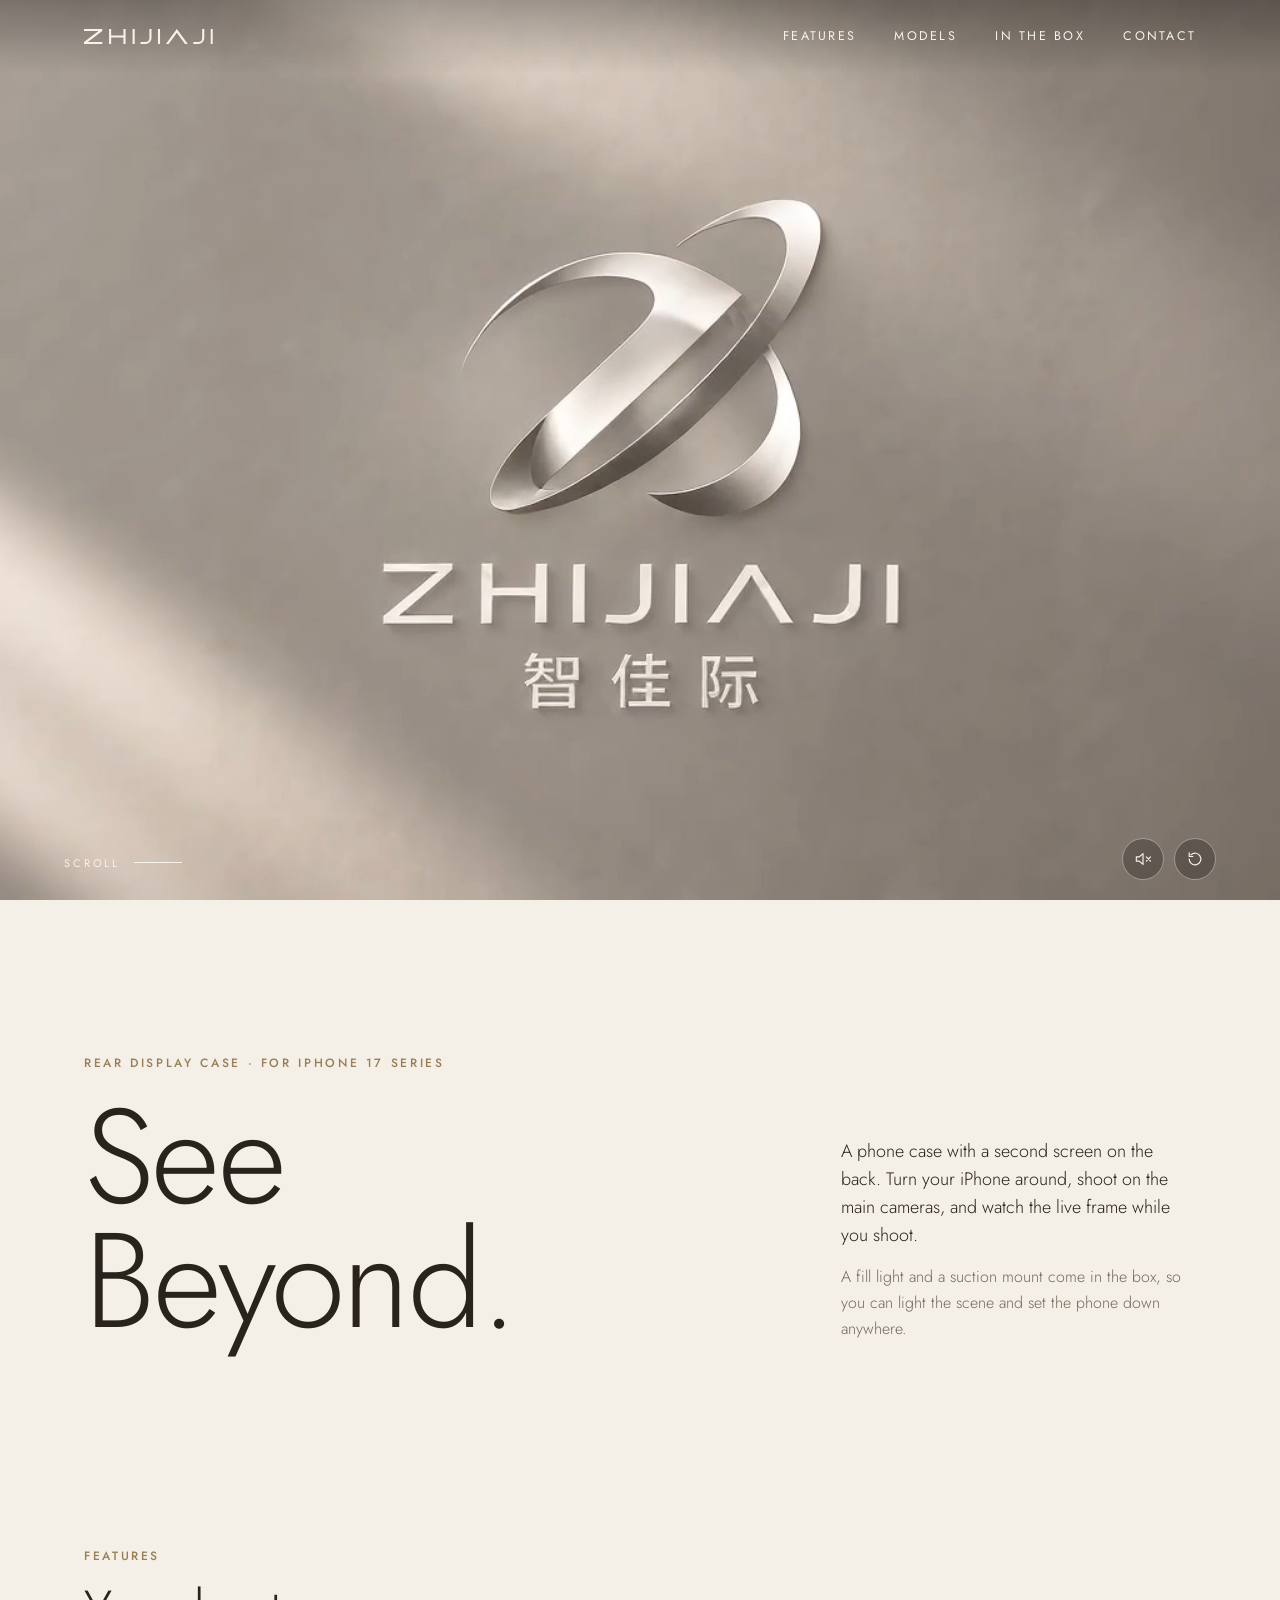
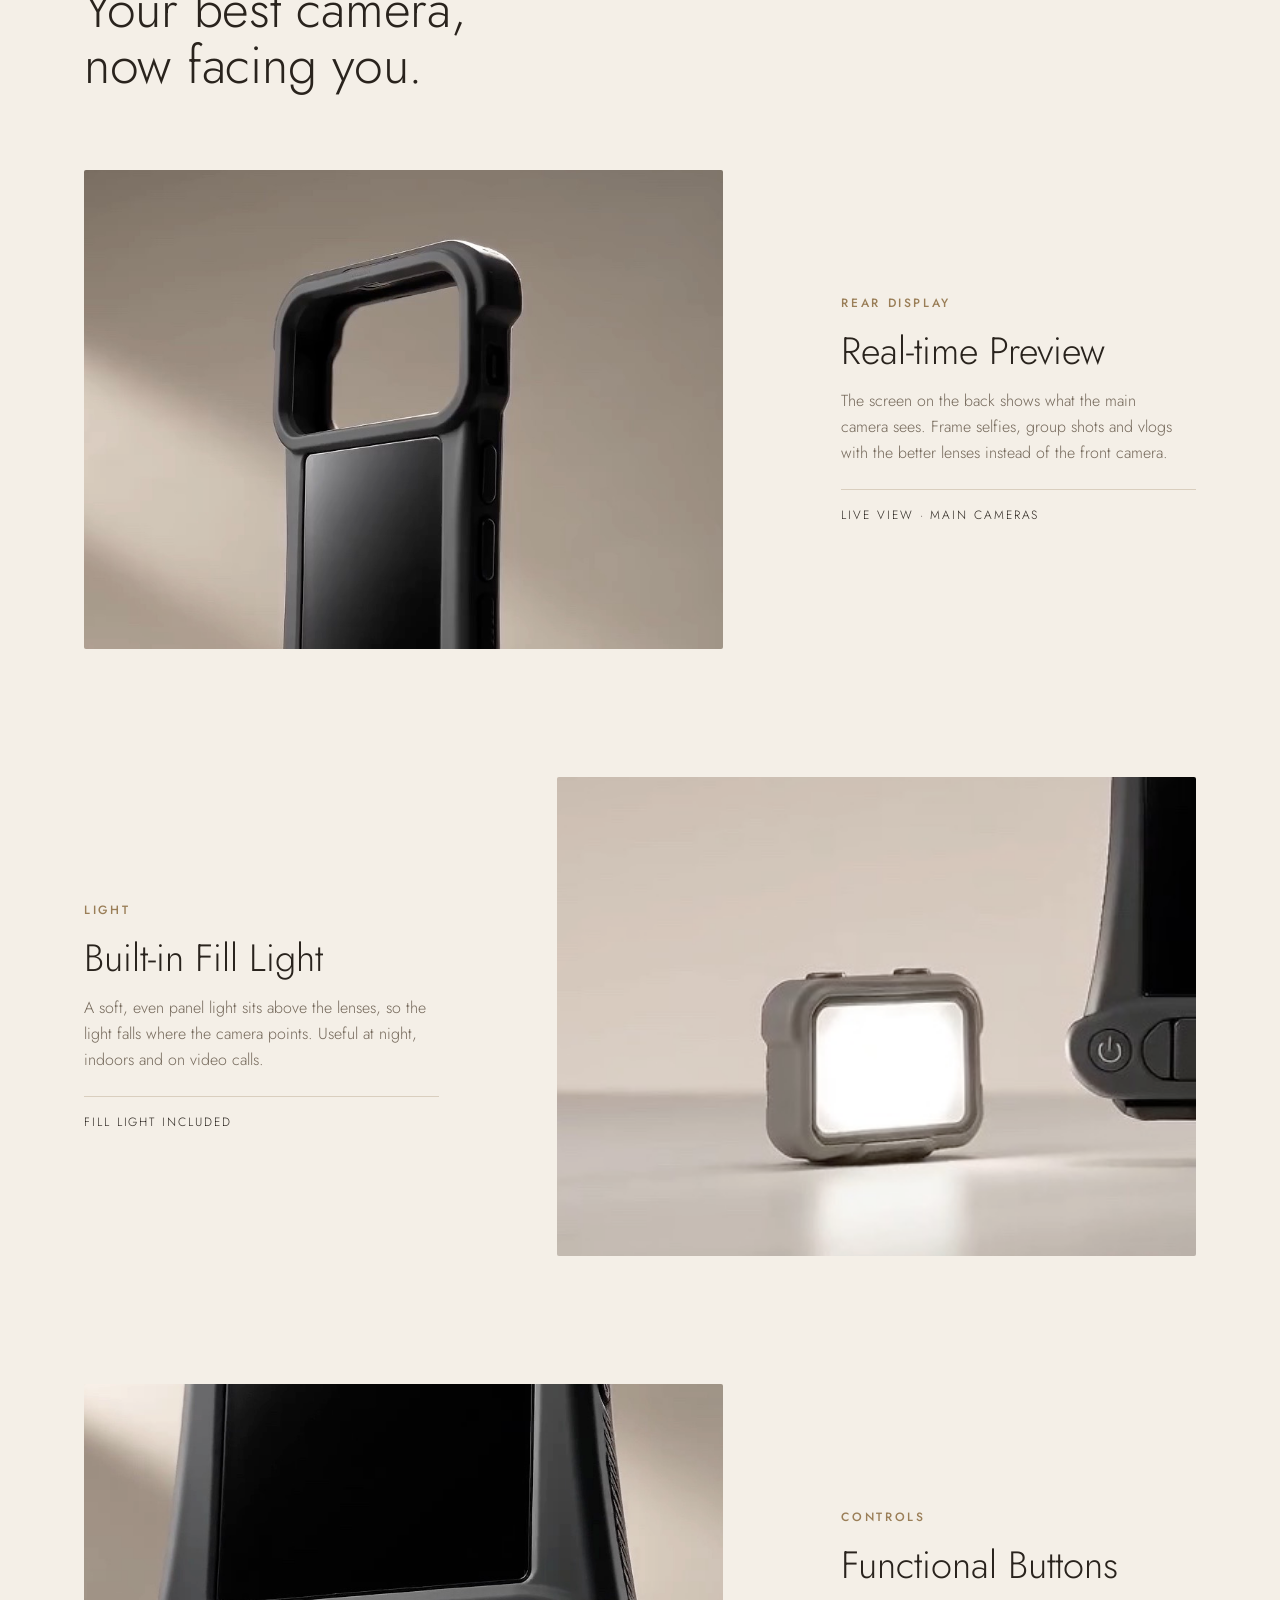
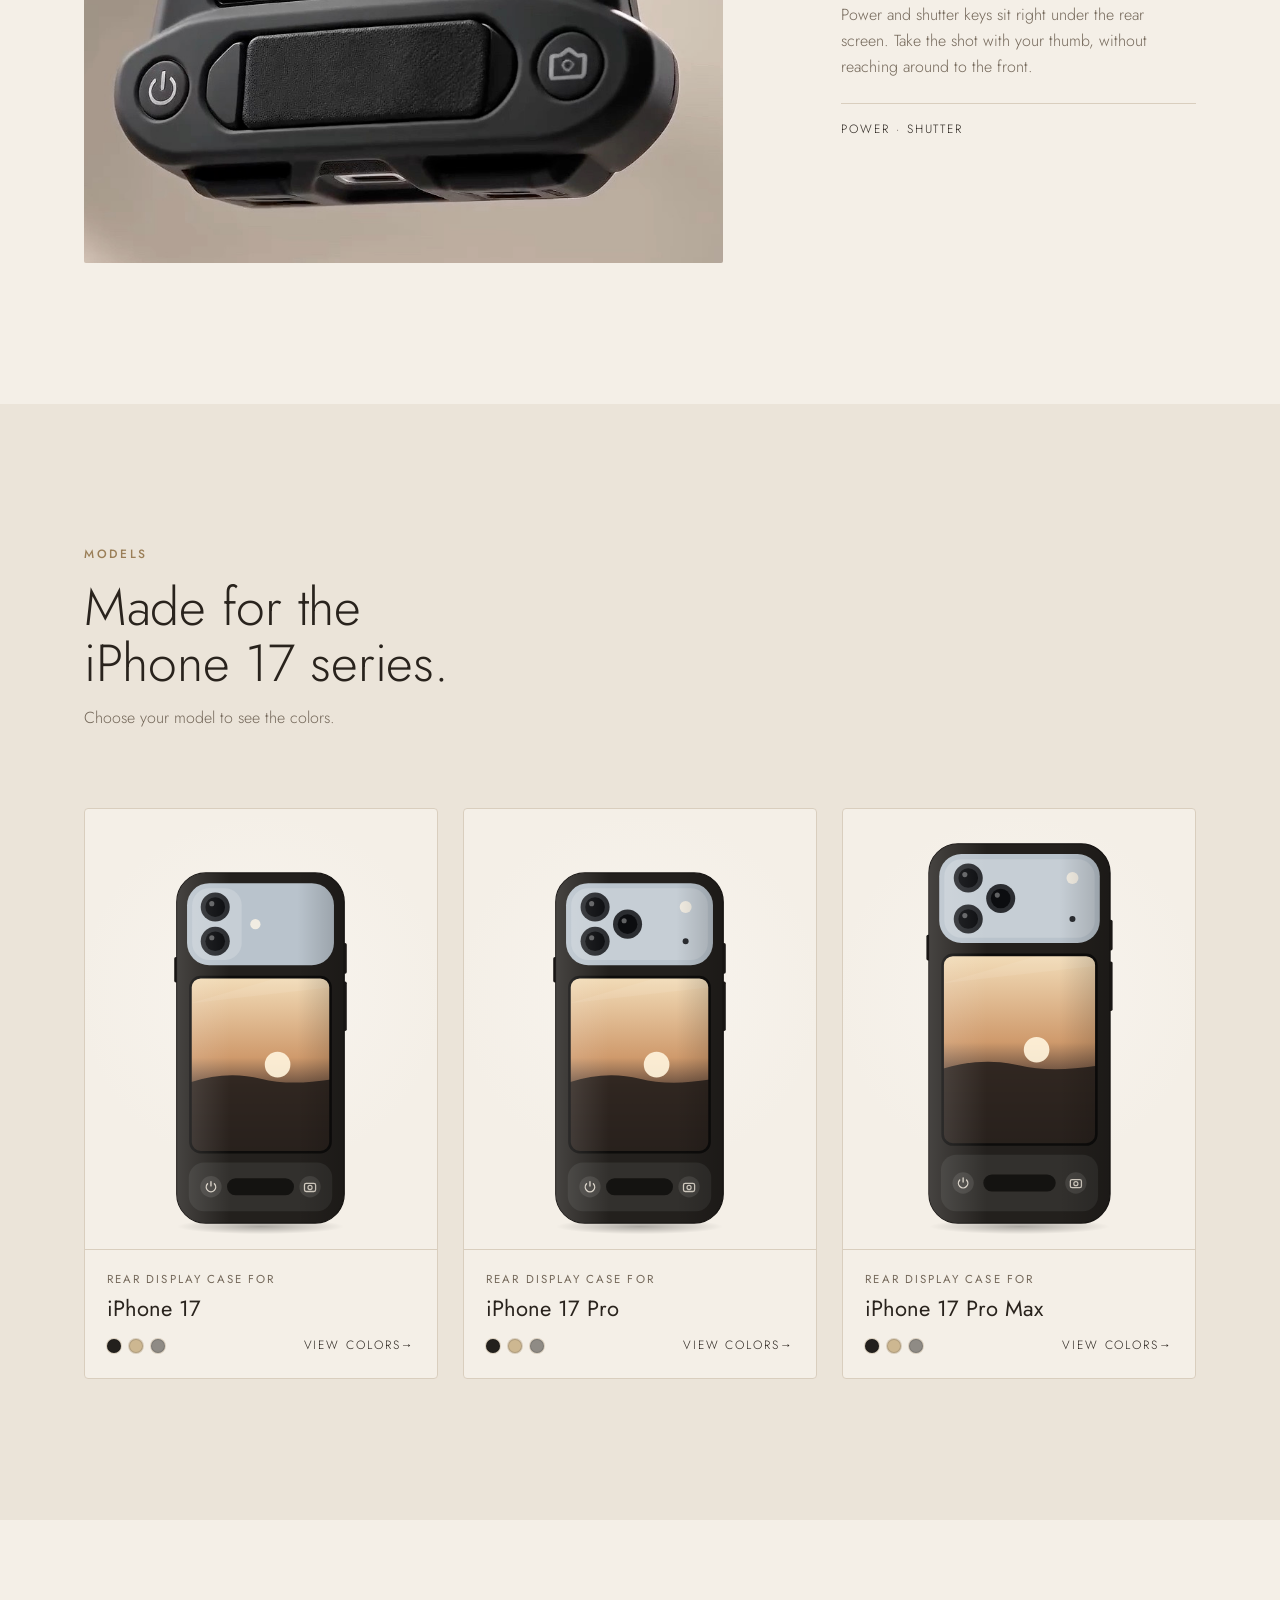
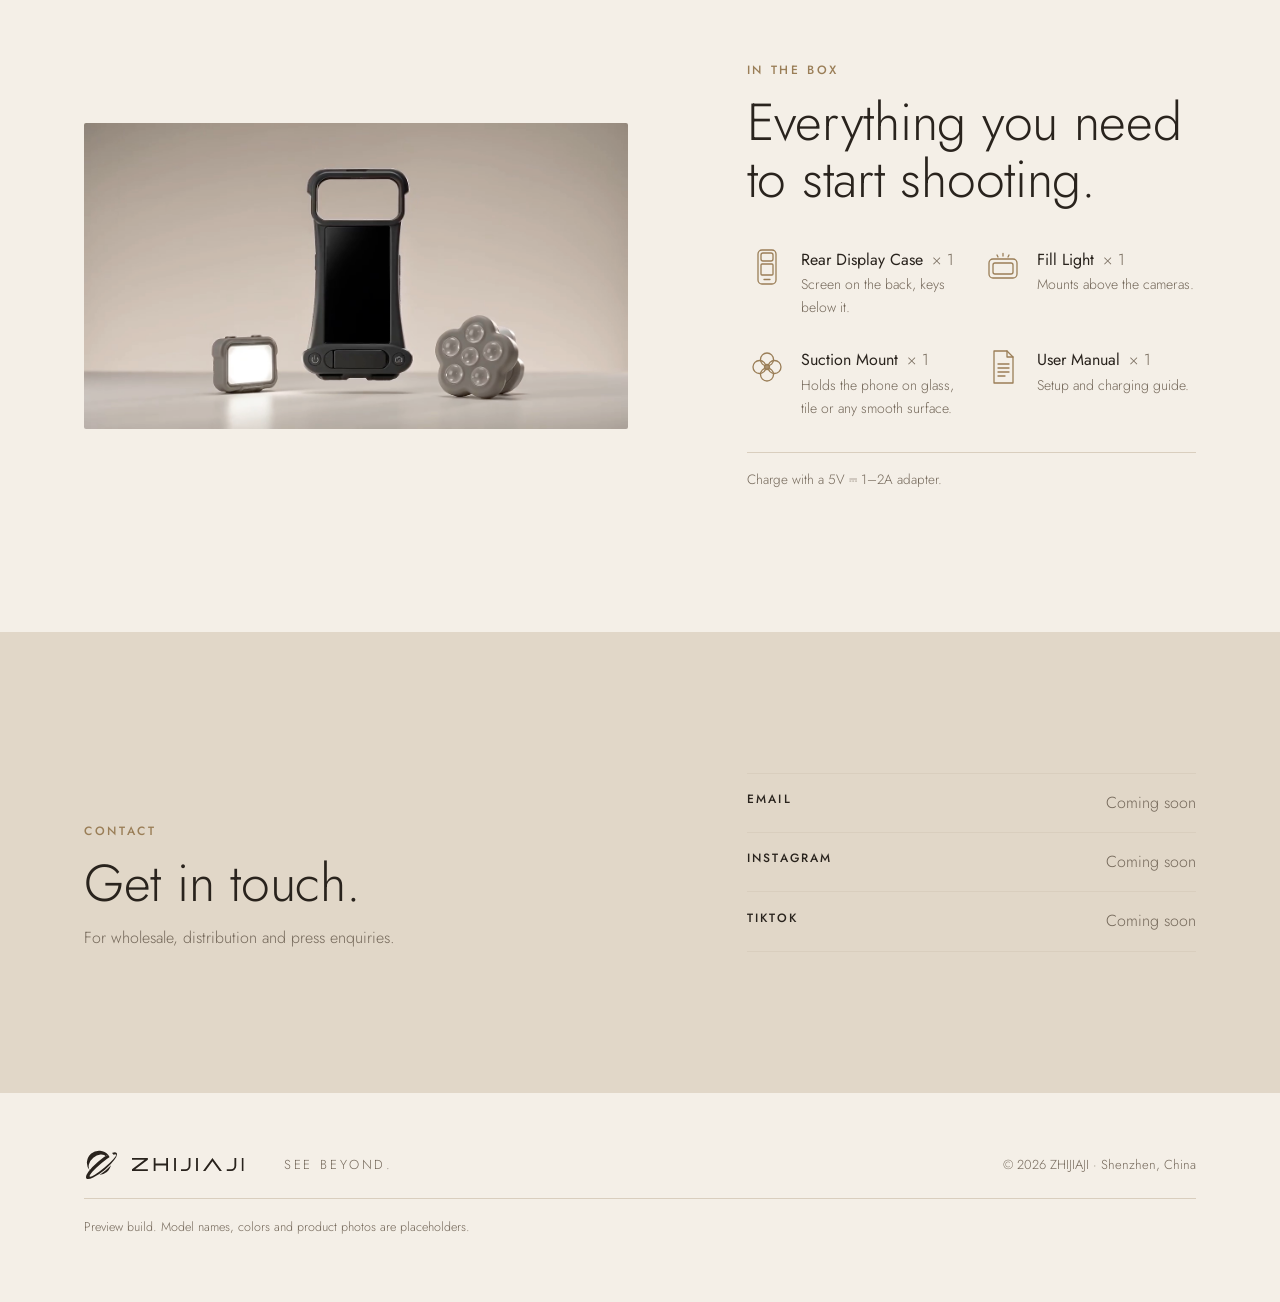
==== index.html @ 88b9c6e7 "feat: add ZHIJIAJI rear display case showcase site Single-page English site: brand film hero, three " ====
<title>ZHIJIAJI Rear Display Case</title>
<meta name="claude:viewport-fit-sides" content="cover">
<meta name="description" content="ZHIJIAJI Rear Display Case for the iPhone 17 series: a second screen on the back, a fill light and a suction mount.">
<!-- Written for the Claude artifact host, which adds <!doctype>, <html>, <head> and <body> at publish time.
     For any other host, wrap this file in a normal HTML document first (see README). -->
<link rel="icon" href="brand/favicon.svg" type="image/svg+xml">
<link rel="preconnect" href="https://fonts.googleapis.com">
<link rel="preconnect" href="https://fonts.gstatic.com" crossorigin>
<link rel="stylesheet" href="https://fonts.googleapis.com/css2?family=Jost:wght@300;400;500&display=swap">
<link rel="stylesheet" href="styles.css">

<svg width="0" height="0" style="position:absolute" aria-hidden="true">
  <symbol id="zj-wordmark" viewBox="0 0 859 100">
    <g fill="currentColor">
      <path d="M0 0H122V14L25 86H122V100H0V86L97 14H0Z"/>
      <path d="M167 0H181V43H263V0H277V100H263V57H181V100H167Z"/>
      <path d="M324 0H338V100H324Z"/>
      <path d="M436 0H450V60A40 40 0 0 1 410 100H377V86H410A26 26 0 0 0 436 60Z"/>
      <path d="M493 0H507V100H493Z"/>
      <path d="M546 100L619 0L692 100H673.4L619 25.5L564.6 100Z"/>
      <path d="M788 0H802V60A40 40 0 0 1 762 100H729V86H762A26 26 0 0 0 788 60Z"/>
      <path d="M845 0H859V100H845Z"/>
    </g>
  </symbol>
</svg>

<header class="site-header" id="site-header" data-state="over-film">
  <div class="site-header__inner">
    <a class="brand" href="#top" aria-label="ZHIJIAJI, back to top">
      <svg viewBox="0 0 859 100" aria-hidden="true"><use href="#zj-wordmark"/></svg>
    </a>
    <nav class="site-nav" id="site-nav" aria-label="Main">
      <a href="#features">Features</a>
      <a href="#models">Models</a>
      <a href="#box">In the Box</a>
      <a href="#contact">Contact</a>
    </nav>
    <button class="menu-toggle" id="menu-toggle" type="button" aria-expanded="false" aria-controls="site-nav">
      <span class="sr-only">Menu</span>
      <span class="menu-toggle__icon" aria-hidden="true"></span>
    </button>
  </div>
</header>

<main id="top">
  <section class="film" id="film-section" aria-label="Brand film">
    <video class="film__video" id="film" src="assets/hero.mp4" poster="assets/hero-poster.jpg" muted playsinline preload="auto"></video>
    <a class="film__cue" href="#intro">Scroll</a>
    <div class="film__controls">
      <button class="icon-btn icon-btn--film" id="film-sound" type="button" aria-pressed="false" data-sound="off">
        <svg class="icon-sound-off" viewBox="0 0 24 24" aria-hidden="true"><path d="M4 9.5h3.5L12 5.5v13l-4.5-4H4z"/><path d="M16 9.5l5 5M21 9.5l-5 5"/></svg>
        <svg class="icon-sound-on" viewBox="0 0 24 24" aria-hidden="true"><path d="M4 9.5h3.5L12 5.5v13l-4.5-4H4z"/><path d="M15.5 9a4.2 4.2 0 0 1 0 6M18 6.5a7.8 7.8 0 0 1 0 11"/></svg>
        <span class="sr-only" id="film-sound-label">Turn sound on</span>
      </button>
      <button class="icon-btn icon-btn--film" id="film-replay" type="button">
        <svg viewBox="0 0 24 24" aria-hidden="true"><path d="M5 12a7 7 0 1 0 2.1-5"/><path d="M5 4.5V9h4.5"/></svg>
        <span class="sr-only">Play the film again</span>
      </button>
    </div>
  </section>

  <section class="intro" id="intro">
    <div class="wrap intro__grid">
      <div class="intro__heading" data-reveal>
        <p class="eyebrow">Rear Display Case · for iPhone 17 series</p>
        <h1 class="display">See Beyond.</h1>
      </div>
      <div class="intro__lede" data-reveal>
        <p>A phone case with a second screen on the back. Turn your iPhone around, shoot on the main cameras, and watch the live frame while you shoot.</p>
        <p>A fill light and a suction mount come in the box, so you can light the scene and set the phone down anywhere.</p>
      </div>
    </div>
  </section>

  <section class="section features" id="features">
    <div class="wrap">
      <header class="section-head" data-reveal>
        <p class="eyebrow">Features</p>
        <h2>Your best camera, now facing you.</h2>
      </header>

      <div class="feature-list">
        <article class="feature" data-reveal>
          <figure class="feature__media">
            <img src="assets/feature-preview.jpg" alt="The case seen from behind: an open frame around the iPhone cameras above a black rear display" loading="lazy" width="960" height="720">
          </figure>
          <div class="feature__text">
            <p class="feature__label">Rear display</p>
            <h3>Real-time Preview</h3>
            <p>The screen on the back shows what the main camera sees. Frame selfies, group shots and vlogs with the better lenses instead of the front camera.</p>
            <p class="feature__meta">Live view · Main cameras</p>
          </div>
        </article>

        <article class="feature feature--flip" data-reveal>
          <figure class="feature__media">
            <img src="assets/feature-light.jpg" alt="The fill light switched on, standing next to the case" loading="lazy" width="480" height="360">
          </figure>
          <div class="feature__text">
            <p class="feature__label">Light</p>
            <h3>Built-in Fill Light</h3>
            <p>A soft, even panel light sits above the lenses, so the light falls where the camera points. Useful at night, indoors and on video calls.</p>
            <p class="feature__meta">Fill light included</p>
          </div>
        </article>

        <article class="feature" data-reveal>
          <figure class="feature__media">
            <img src="assets/feature-buttons.jpg" alt="Close-up of the power key, centre pad and camera shutter key below the rear display" loading="lazy" width="960" height="720">
          </figure>
          <div class="feature__text">
            <p class="feature__label">Controls</p>
            <h3>Functional Buttons</h3>
            <p>Power and shutter keys sit right under the rear screen. Take the shot with your thumb, without reaching around to the front.</p>
            <p class="feature__meta">Power · Shutter</p>
          </div>
        </article>
      </div>
    </div>
  </section>

  <section class="section models" id="models">
    <div class="wrap">
      <header class="section-head" data-reveal>
        <p class="eyebrow">Models</p>
        <h2>Made for the iPhone 17 series.</h2>
        <p>Choose your model to see the colors.</p>
      </header>
      <ul class="model-grid" id="model-grid"></ul>
    </div>
  </section>

  <section class="section box" id="box">
    <div class="wrap box__grid">
      <figure class="box__photo" data-reveal>
        <img src="assets/in-the-box.jpg" alt="The fill light, the case and the suction mount side by side" loading="lazy" width="1280" height="720">
      </figure>
      <div class="box__content" data-reveal>
        <p class="eyebrow">In the Box</p>
        <h2>Everything you need to start shooting.</h2>
        <ul class="box-list">
          <li>
            <svg viewBox="0 0 40 40" aria-hidden="true"><rect x="11" y="3" width="18" height="34" rx="4"/><rect x="14" y="6" width="12" height="8" rx="2"/><rect x="14" y="17" width="12" height="11" rx="1"/><path d="M17 32.5h6"/></svg>
            <div><p class="box-list__name">Rear Display Case <span>× 1</span></p><p>Screen on the back, keys below it.</p></div>
          </li>
          <li>
            <svg viewBox="0 0 40 40" aria-hidden="true"><rect x="6" y="12" width="28" height="19" rx="4"/><rect x="10" y="16" width="20" height="11" rx="2"/><path d="M14 8l1 2M20 6.5v2.5M26 8l-1 2"/></svg>
            <div><p class="box-list__name">Fill Light <span>× 1</span></p><p>Mounts above the cameras.</p></div>
          </li>
          <li>
            <svg viewBox="0 0 40 40" aria-hidden="true"><circle cx="20" cy="12.5" r="6.5"/><circle cx="27.5" cy="20" r="6.5"/><circle cx="20" cy="27.5" r="6.5"/><circle cx="12.5" cy="20" r="6.5"/><circle cx="20" cy="20" r="2.5"/></svg>
            <div><p class="box-list__name">Suction Mount <span>× 1</span></p><p>Holds the phone on glass, tile or any smooth surface.</p></div>
          </li>
          <li>
            <svg viewBox="0 0 40 40" aria-hidden="true"><path d="M11 4h13l6 6v26H11z"/><path d="M24 4v6h6"/><path d="M15 17h11M15 21h11M15 25h11M15 29h7"/></svg>
            <div><p class="box-list__name">User Manual <span>× 1</span></p><p>Setup and charging guide.</p></div>
          </li>
        </ul>
        <p class="box__note">Charge with a 5V ⎓ 1–2A adapter.</p>
      </div>
    </div>
  </section>

  <section class="section contact" id="contact">
    <div class="wrap contact__grid">
      <div class="contact__head" data-reveal>
        <p class="eyebrow">Contact</p>
        <h2>Get in touch.</h2>
        <p>For wholesale, distribution and press enquiries.</p>
      </div>
      <dl class="contact__list" data-reveal>
        <div><dt>Email</dt><dd>Coming soon</dd></div>
        <div><dt>Instagram</dt><dd>Coming soon</dd></div>
        <div><dt>TikTok</dt><dd>Coming soon</dd></div>
      </dl>
    </div>
  </section>
</main>

<footer class="site-footer">
  <div class="wrap site-footer__inner">
    <div class="lockup" aria-label="ZHIJIAJI">
      <span class="mark" aria-hidden="true"></span>
      <svg class="lockup__wordmark" viewBox="0 0 859 100" aria-hidden="true"><use href="#zj-wordmark"/></svg>
    </div>
    <p class="site-footer__slogan">See Beyond.</p>
    <p class="site-footer__legal">© 2026 ZHIJIAJI · Shenzhen, China</p>
    <p class="site-footer__note">Preview build. Model names, colors and product photos are placeholders.</p>
  </div>
</footer>

<dialog class="model-dialog" id="model-dialog" aria-labelledby="dialog-title">
  <div class="dialog__grid">
    <div class="dialog__art" id="dialog-art"></div>
    <div class="dialog__info">
      <p class="eyebrow">Rear Display Case for</p>
      <h2 class="dialog__title" id="dialog-title"></h2>
      <fieldset class="swatches">
        <legend>Color <span class="swatches__name" id="dialog-color-name"></span></legend>
        <div class="swatches__row" id="dialog-swatches"></div>
      </fieldset>
      <ul class="dialog__specs">
        <li>Live preview on the rear display</li>
        <li>Power and shutter keys on the back</li>
        <li>Fill light and suction mount included</li>
      </ul>
      <p class="dialog__note">Illustration for preview. Product photos coming soon.</p>
    </div>
  </div>
  <button class="icon-btn dialog__close" id="dialog-close" type="button" autofocus>
    <svg viewBox="0 0 24 24" aria-hidden="true"><path d="M6 6l12 12M18 6L6 18"/></svg>
    <span class="sr-only">Close</span>
  </button>
</dialog>

<script src="models.js"></script>
<script src="main.js"></script>
---- styles.css ----
/* Layout: a full-bleed brand film, then an editorial column of alternating image and text rows on warm paper */
:root {
  --bg: #f4efe7;
  --surface: #ebe4d9;
  --surface-strong: #e1d7c8;
  --fg: #29231d;
  --muted: #74685a;
  --line: #d9cebe;
  --accent: #9a7e57;
  --art-glow: #f8f4ee;
  --header-bg: rgba(244, 239, 231, .88);
  --backdrop: rgba(20, 16, 13, .55);

  /* The film looks the same in both themes, so these do not change */
  --film-bg: #191512;
  --on-film: #f7f2ea;
  --on-film-line: rgba(247, 242, 234, .42);
  --on-film-fill: rgba(20, 16, 13, .28);
  --film-scrim: rgba(24, 19, 15, .34);

  --font-display: "Jost", "Helvetica Neue", Arial, sans-serif;
  --font-body: "Jost", "Helvetica Neue", Arial, sans-serif;
  --gutter: clamp(20px, 5vw, 64px);
  --max: 1240px;
  --header-h: 72px;
}
@media (prefers-color-scheme: dark) {
  :root:not([data-theme="light"]) {
    --bg: #15110e;
    --surface: #1d1814;
    --surface-strong: #262019;
    --fg: #ece4d7;
    --muted: #a59886;
    --line: #342b23;
    --accent: #cdb089;
    --art-glow: #2c241d;
    --header-bg: rgba(21, 17, 14, .86);
    --backdrop: rgba(0, 0, 0, .62);
    color-scheme: dark;
  }
}
:root[data-theme="dark"] {
  --bg: #15110e;
  --surface: #1d1814;
  --surface-strong: #262019;
  --fg: #ece4d7;
  --muted: #a59886;
  --line: #342b23;
  --accent: #cdb089;
  --art-glow: #2c241d;
  --header-bg: rgba(21, 17, 14, .86);
  --backdrop: rgba(0, 0, 0, .62);
  color-scheme: dark;
}

/* Base */
*, *::before, *::after { box-sizing: border-box; }
html { -webkit-text-size-adjust: 100%; }
html:has(.model-dialog[open]) { overflow: hidden; }
body {
  margin: 0;
  background: var(--bg);
  color: var(--fg);
  font-family: var(--font-body);
  font-weight: 300;
  font-size: 16px;
  line-height: 1.65;
  -webkit-font-smoothing: antialiased;
}
img, video, svg { display: block; max-width: 100%; }
h1, h2, h3, p, figure, dl, dd { margin: 0; }
h1, h2, h3 { font-family: var(--font-display); font-weight: 300; text-wrap: balance; }
a { color: inherit; }
button { font: inherit; color: inherit; }
:focus-visible { outline: 2px solid var(--accent); outline-offset: 3px; }
section[id] { scroll-margin-top: var(--header-h); }
.sr-only {
  position: absolute; width: 1px; height: 1px; padding: 0; margin: -1px;
  overflow: hidden; clip: rect(0 0 0 0); white-space: nowrap; border: 0;
}

.wrap {
  max-width: var(--max);
  margin-inline: auto;
  padding-left: max(var(--gutter), env(safe-area-inset-left, 0px));
  padding-right: max(var(--gutter), env(safe-area-inset-right, 0px));
}
.section { padding-block: clamp(80px, 11vw, 160px); }
.eyebrow {
  font-size: 12px;
  font-weight: 500;
  letter-spacing: .22em;
  text-transform: uppercase;
  color: var(--accent);
}
.section-head { display: grid; gap: 14px; max-width: 640px; margin-bottom: clamp(44px, 6vw, 88px); }
.section-head h2, .box__content h2, .contact__head h2 {
  font-size: clamp(32px, 4.2vw, 52px);
  line-height: 1.08;
  letter-spacing: -.005em;
}
.section-head p:not(.eyebrow) { color: var(--muted); }

.icon-btn {
  width: 42px; height: 42px;
  display: grid; place-items: center;
  border-radius: 50%;
  border: 1px solid var(--line);
  background: transparent;
  cursor: pointer;
  transition: background-color .25s, border-color .25s;
}
.icon-btn svg { width: 20px; height: 20px; fill: none; stroke: currentColor; stroke-width: 1.4; stroke-linecap: round; stroke-linejoin: round; }

/* Header */
.site-header {
  position: fixed;
  inset: 0 0 auto;
  z-index: 20;
  padding-top: env(safe-area-inset-top, 0px);
  color: var(--on-film);
  border-bottom: 1px solid transparent;
  transition: background-color .4s, color .4s, border-color .4s;
}
.site-header[data-state="over-film"] { background: linear-gradient(var(--film-scrim), transparent) border-box; }
.site-header[data-state="solid"] {
  background: var(--header-bg);
  -webkit-backdrop-filter: saturate(1.2) blur(14px);
  backdrop-filter: saturate(1.2) blur(14px);
  color: var(--fg);
  border-bottom-color: var(--line);
}
.site-header__inner {
  max-width: var(--max);
  margin-inline: auto;
  height: var(--header-h);
  display: flex;
  align-items: center;
  justify-content: space-between;
  gap: 24px;
  padding-left: max(var(--gutter), env(safe-area-inset-left, 0px));
  padding-right: max(var(--gutter), env(safe-area-inset-right, 0px));
}
.brand { display: block; text-decoration: none; }
.brand svg { height: 15px; width: auto; aspect-ratio: 859 / 100; }
.site-nav { display: flex; gap: clamp(20px, 3vw, 40px); }
.site-nav a {
  font-size: 12.5px;
  font-weight: 400;
  letter-spacing: .18em;
  text-transform: uppercase;
  text-decoration: none;
  padding-block: 6px;
  background: linear-gradient(currentColor, currentColor) left bottom / 0 1px no-repeat;
  transition: background-size .35s;
}
.site-nav a:hover { background-size: 100% 1px; }
.menu-toggle {
  display: none;
  width: 44px; height: 44px;
  margin-right: -10px;
  border: 0;
  background: none;
  cursor: pointer;
  place-items: center;
}
.menu-toggle__icon {
  width: 22px; height: 9px;
  border-top: 1.5px solid currentColor;
  border-bottom: 1.5px solid currentColor;
  transition: transform .3s, height .3s;
}
.menu-toggle[aria-expanded="true"] .menu-toggle__icon { height: 0; border-bottom: 0; }

/* Film */
.film {
  position: relative;
  height: 100svh;
  min-height: 520px;
  max-height: 1080px;
  overflow: hidden;
  background: var(--film-bg);
  color: var(--on-film);
}
.film__video { position: absolute; inset: 0; width: 100%; height: 100%; object-fit: cover; }
.film__cue {
  position: absolute;
  left: max(var(--gutter), env(safe-area-inset-left, 0px));
  bottom: 28px;
  display: flex;
  align-items: center;
  gap: 14px;
  font-size: 11px;
  font-weight: 400;
  letter-spacing: .26em;
  text-transform: uppercase;
  text-decoration: none;
}
.film__cue::after {
  content: "";
  width: 48px; height: 1px;
  background: currentColor;
  transform-origin: left;
}
.film__controls {
  position: absolute;
  right: max(var(--gutter), env(safe-area-inset-right, 0px));
  bottom: 20px;
  display: flex;
  gap: 10px;
}
.icon-btn--film {
  border-color: var(--on-film-line);
  background: var(--on-film-fill);
  -webkit-backdrop-filter: blur(6px);
  backdrop-filter: blur(6px);
}
.icon-btn--film:hover { border-color: var(--on-film); }
#film-sound .icon-sound-on, #film-sound[data-sound="on"] .icon-sound-off { display: none; }
#film-sound[data-sound="on"] .icon-sound-on { display: block; }

/* Intro */
.intro { padding-block: clamp(80px, 12vw, 176px) clamp(32px, 5vw, 64px); }
.intro__grid {
  display: grid;
  grid-template-columns: repeat(12, minmax(0, 1fr));
  gap: 28px 24px;
  align-items: end;
}
.intro__heading { grid-column: 1 / span 7; display: grid; gap: 22px; }
.display {
  font-size: clamp(56px, 10.5vw, 148px);
  line-height: .92;
  letter-spacing: -.02em;
}
.intro__lede { grid-column: 9 / span 4; display: grid; gap: 14px; color: var(--muted); max-width: 40ch; }
.intro__lede p:first-child { color: var(--fg); font-size: 18px; line-height: 1.55; }

/* Features */
.feature-list { display: grid; gap: clamp(72px, 10vw, 144px); }
.feature {
  display: grid;
  grid-template-columns: repeat(12, minmax(0, 1fr));
  gap: 32px 24px;
  align-items: center;
}
.feature__media {
  grid-column: 1 / span 7;
  aspect-ratio: 4 / 3;
  max-width: 100%;
  overflow: hidden;
  border-radius: 2px;
  background: var(--surface);
}
.feature__media img {
  width: 100%; height: 100%;
  object-fit: cover;
  transform: translateY(var(--shift, 0px)) scale(1.08);
}
.feature__text { grid-column: 9 / span 4; display: grid; gap: 16px; align-content: center; }
.feature--flip .feature__media { grid-column: 6 / span 7; grid-row: 1; }
.feature--flip .feature__text { grid-column: 1 / span 4; grid-row: 1; }
.feature__label { font-size: 12px; font-weight: 500; letter-spacing: .22em; text-transform: uppercase; color: var(--accent); }
.feature h3 { font-size: clamp(28px, 3vw, 38px); line-height: 1.1; }
.feature__text p:not([class]) { color: var(--muted); max-width: 38ch; }
.feature__meta {
  margin-top: 6px;
  padding-top: 16px;
  border-top: 1px solid var(--line);
  font-size: 12px;
  letter-spacing: .16em;
  text-transform: uppercase;
}

/* Models */
.models { background: var(--surface); }
.model-grid {
  list-style: none;
  margin: 0;
  padding: 0;
  display: grid;
  grid-template-columns: repeat(3, minmax(0, 1fr));
  gap: clamp(16px, 2vw, 28px);
}
.model-card {
  width: 100%;
  height: 100%;
  display: grid;
  grid-template-rows: 1fr auto;
  padding: 0;
  text-align: left;
  background: var(--bg);
  border: 1px solid var(--line);
  border-radius: 4px;
  cursor: pointer;
  transition: border-color .3s, box-shadow .3s;
}
.model-card:hover { border-color: var(--accent); }
.model-card__art {
  aspect-ratio: 4 / 5;
  max-width: 100%;
  display: grid;
  place-items: end center;
  padding: 28px 24px 10px;
  background: radial-gradient(70% 55% at 50% 42%, var(--art-glow), transparent 75%);
  overflow: hidden;
}
.model-card__art > * { height: 100%; width: auto; transition: transform .5s cubic-bezier(.2, .7, .2, 1); }
.model-card__art img { object-fit: contain; }
.model-card:hover .model-card__art > * { transform: translateY(-8px); }
.model-card__body {
  display: grid;
  gap: 6px;
  padding: 20px 22px 22px;
  border-top: 1px solid var(--line);
}
.model-card__sub { font-size: 11.5px; font-weight: 400; letter-spacing: .18em; text-transform: uppercase; color: var(--muted); }
.model-card__name { font-size: 22px; font-weight: 400; line-height: 1.25; }
.model-card__foot { display: flex; align-items: center; justify-content: space-between; gap: 12px; margin-top: 8px; }
.dots { display: flex; gap: 8px; }
.dot {
  width: 14px; height: 14px;
  border-radius: 50%;
  background: var(--dot);
  box-shadow: inset 0 0 0 1px rgba(0, 0, 0, .14), 0 0 0 1px var(--line);
}
.model-card__cta {
  font-size: 12px;
  letter-spacing: .16em;
  text-transform: uppercase;
  white-space: nowrap;
}
.model-card__cta::after { content: " →"; display: inline-block; transition: transform .3s; }
.model-card:hover .model-card__cta::after { transform: translateX(4px); }

/* Model dialog */
.model-dialog {
  width: min(980px, calc(100vw - 32px));
  max-height: calc(100svh - 32px);
  padding: 0;
  border: 0;
  border-radius: 6px;
  background: var(--bg);
  color: var(--fg);
  overflow: auto;
}
.model-dialog::backdrop {
  background: var(--backdrop);
  -webkit-backdrop-filter: blur(3px);
  backdrop-filter: blur(3px);
}
.model-dialog[open] { animation: dialog-in .45s cubic-bezier(.2, .7, .2, 1); }
@keyframes dialog-in { from { opacity: 0; transform: translateY(16px); } }
.dialog__grid { display: grid; grid-template-columns: minmax(0, 1.1fr) minmax(0, 1fr); }
.dialog__art {
  display: grid;
  place-items: center;
  min-height: 440px;
  padding: 48px 32px 32px;
  background: radial-gradient(70% 60% at 50% 45%, var(--art-glow), var(--surface) 80%);
}
.dialog__art > * { height: min(58svh, 480px); width: auto; }
.dialog__art img { object-fit: contain; }
.dialog__info { display: grid; align-content: start; gap: 24px; padding: 56px 44px 44px; }
.dialog__title { font-size: clamp(30px, 3.4vw, 42px); line-height: 1.1; margin-top: -12px; }
.swatches { margin: 0; padding: 0; border: 0; display: grid; gap: 14px; }
.swatches legend {
  padding: 0;
  font-size: 12px;
  font-weight: 500;
  letter-spacing: .18em;
  text-transform: uppercase;
  color: var(--muted);
}
.swatches__name { margin-left: 10px; color: var(--fg); font-weight: 400; letter-spacing: .06em; text-transform: none; font-size: 15px; }
.swatches__row { display: flex; gap: 14px; }
.swatches input { position: absolute; opacity: 0; width: 1px; height: 1px; }
.swatches label {
  width: 38px; height: 38px;
  border-radius: 50%;
  background: var(--dot);
  box-shadow: inset 0 0 0 1px rgba(0, 0, 0, .16), 0 0 0 4px var(--bg), 0 0 0 5px var(--line);
  cursor: pointer;
  transform: scale(.84);
  transition: box-shadow .25s, transform .25s;
}
.swatches input:checked + label { transform: none; box-shadow: inset 0 0 0 1px rgba(0, 0, 0, .16), 0 0 0 4px var(--bg), 0 0 0 5.5px var(--fg); }
.swatches input:focus-visible + label { outline: 2px solid var(--accent); outline-offset: 8px; }
.dialog__specs { margin: 0; padding: 18px 0 0; list-style: none; display: grid; gap: 8px; border-top: 1px solid var(--line); color: var(--muted); font-size: 15px; }
.dialog__specs li::before { content: "—"; margin-right: 10px; color: var(--accent); }
.dialog__note { font-size: 13px; color: var(--muted); }
.dialog__close { position: absolute; top: 14px; right: 14px; background: var(--bg); }
.dialog__close:hover { border-color: var(--fg); }

/* In the box */
.box__grid {
  display: grid;
  grid-template-columns: repeat(12, minmax(0, 1fr));
  gap: 40px 24px;
  align-items: center;
}
.box__photo { grid-column: 1 / span 6; max-width: 100%; overflow: hidden; border-radius: 2px; background: var(--surface); }
.box__photo img { width: 100%; height: auto; }
.box__content { grid-column: 8 / span 5; display: grid; gap: 14px; }
.box-list {
  list-style: none;
  margin: 26px 0 0;
  padding: 0;
  display: grid;
  grid-template-columns: repeat(2, minmax(0, 1fr));
  gap: 28px 24px;
}
.box-list li { display: grid; grid-template-columns: 40px minmax(0, 1fr); gap: 14px; align-items: start; }
.box-list svg { width: 40px; height: 40px; fill: none; stroke: var(--accent); stroke-width: 1.3; stroke-linejoin: round; stroke-linecap: round; }
.box-list p { font-size: 14px; color: var(--muted); }
.box-list .box-list__name { font-size: 16px; color: var(--fg); font-weight: 400; }
.box-list__name span { color: var(--muted); font-weight: 300; font-variant-numeric: tabular-nums; margin-left: 4px; }
.box__note { margin-top: 18px; padding-top: 16px; border-top: 1px solid var(--line); font-size: 13.5px; color: var(--muted); }

/* Contact */
.contact { background: var(--surface-strong); }
.contact__grid {
  display: grid;
  grid-template-columns: repeat(12, minmax(0, 1fr));
  gap: 40px 24px;
  align-items: end;
}
.contact__head { grid-column: 1 / span 6; display: grid; gap: 14px; }
.contact__head p:not(.eyebrow) { color: var(--muted); }
.contact__list { grid-column: 8 / span 5; display: grid; }
.contact__list div {
  display: flex;
  justify-content: space-between;
  gap: 16px;
  padding-block: 16px;
  border-bottom: 1px solid var(--line);
}
.contact__list div:first-child { border-top: 1px solid var(--line); }
.contact__list dt { font-size: 12px; font-weight: 500; letter-spacing: .18em; text-transform: uppercase; }
.contact__list dd { color: var(--muted); }

/* Footer */
.site-footer { padding-block: 56px 64px; }
.site-footer__inner {
  display: grid;
  grid-template-columns: auto 1fr auto;
  gap: 18px 40px;
  align-items: center;
}
.lockup { display: flex; align-items: center; gap: 14px; }
.mark {
  display: block;
  width: 34px;
  aspect-ratio: 87 / 81;
  background: currentColor;
  -webkit-mask: url("brand/symbol.svg") center / contain no-repeat;
  mask: url("brand/symbol.svg") center / contain no-repeat;
}
.lockup__wordmark { height: 13px; width: auto; aspect-ratio: 859 / 100; }
.site-footer__slogan { font-size: 13px; letter-spacing: .22em; text-transform: uppercase; color: var(--muted); }
.site-footer__legal { font-size: 13px; color: var(--muted); }
.site-footer__note { grid-column: 1 / -1; font-size: 12.5px; color: var(--muted); padding-top: 18px; border-top: 1px solid var(--line); }

/* Motion: elements below the fold rise in once; anything visible at load stays put */
@media (prefers-reduced-motion: no-preference) {
  html { scroll-behavior: smooth; }
  .is-revealed { animation: rise .9s cubic-bezier(.2, .7, .2, 1) both; animation-delay: var(--delay, 0ms); }
  .film__cue::after { animation: cue 2.4s cubic-bezier(.6, 0, .2, 1) infinite; }
}
@keyframes rise { from { opacity: 0; transform: translateY(22px); } }
@keyframes cue {
  0% { transform: scaleX(0); transform-origin: left; }
  45% { transform: scaleX(1); transform-origin: left; }
  55% { transform: scaleX(1); transform-origin: right; }
  100% { transform: scaleX(0); transform-origin: right; }
}

/* Tablet */
@media (max-width: 960px) {
  .intro__heading { grid-column: 1 / -1; }
  .intro__lede { grid-column: 1 / span 9; }
  .feature__media, .feature--flip .feature__media { grid-column: 1 / span 7; grid-row: auto; }
  .feature__text, .feature--flip .feature__text { grid-column: 8 / span 5; grid-row: auto; }
  .feature--flip .feature__media { grid-column: 6 / span 7; grid-row: 1; }
  .feature--flip .feature__text { grid-column: 1 / span 5; grid-row: 1; }
  .box__photo, .box__content { grid-column: 1 / -1; }
  .box__content { max-width: 640px; }
  .contact__head, .contact__list { grid-column: 1 / -1; }
  .dialog__info { padding: 52px 32px 36px; }
}

/* Phone */
@media (max-width: 760px) {
  :root { --header-h: 64px; }
  .site-nav {
    position: absolute;
    top: 100%;
    left: 0;
    right: 0;
    display: none;
    flex-direction: column;
    gap: 0;
    padding: 8px max(var(--gutter), env(safe-area-inset-right, 0px)) 20px max(var(--gutter), env(safe-area-inset-left, 0px));
    background: var(--bg);
    color: var(--fg);
    border-bottom: 1px solid var(--line);
  }
  .site-nav a { padding-block: 14px; border-bottom: 1px solid var(--line); background: none; }
  .site-nav a:last-child { border-bottom: 0; }
  .site-header.is-menu-open .site-nav { display: flex; }
  .menu-toggle { display: grid; }
  .brand svg { height: 12px; }

  .intro__lede { grid-column: 1 / -1; }
  .feature, .feature--flip { gap: 22px; }
  .feature__media, .feature--flip .feature__media,
  .feature__text, .feature--flip .feature__text { grid-column: 1 / -1; grid-row: auto; }
  .model-grid { grid-template-columns: minmax(0, 1fr); }
  .model-card__art { aspect-ratio: 1 / 1; }
  .box-list { grid-template-columns: minmax(0, 1fr); }
  .site-footer__inner { grid-template-columns: minmax(0, 1fr); }

  .model-dialog { width: calc(100vw - 24px); max-height: calc(100svh - 24px); }
  .dialog__grid { grid-template-columns: minmax(0, 1fr); }
  .dialog__art { min-height: 0; padding: 48px 24px 20px; }
  .dialog__art > * { height: min(44svh, 340px); }
  .dialog__info { padding: 28px 24px 32px; gap: 20px; }
  .dialog__title { margin-top: -10px; }
}

/* Portrait screens: the 16:9 film would crop the logo at full height, so show it square */
@media (max-aspect-ratio: 4 / 5) {
  .film { height: auto; min-height: 0; aspect-ratio: 1 / 1; }
}
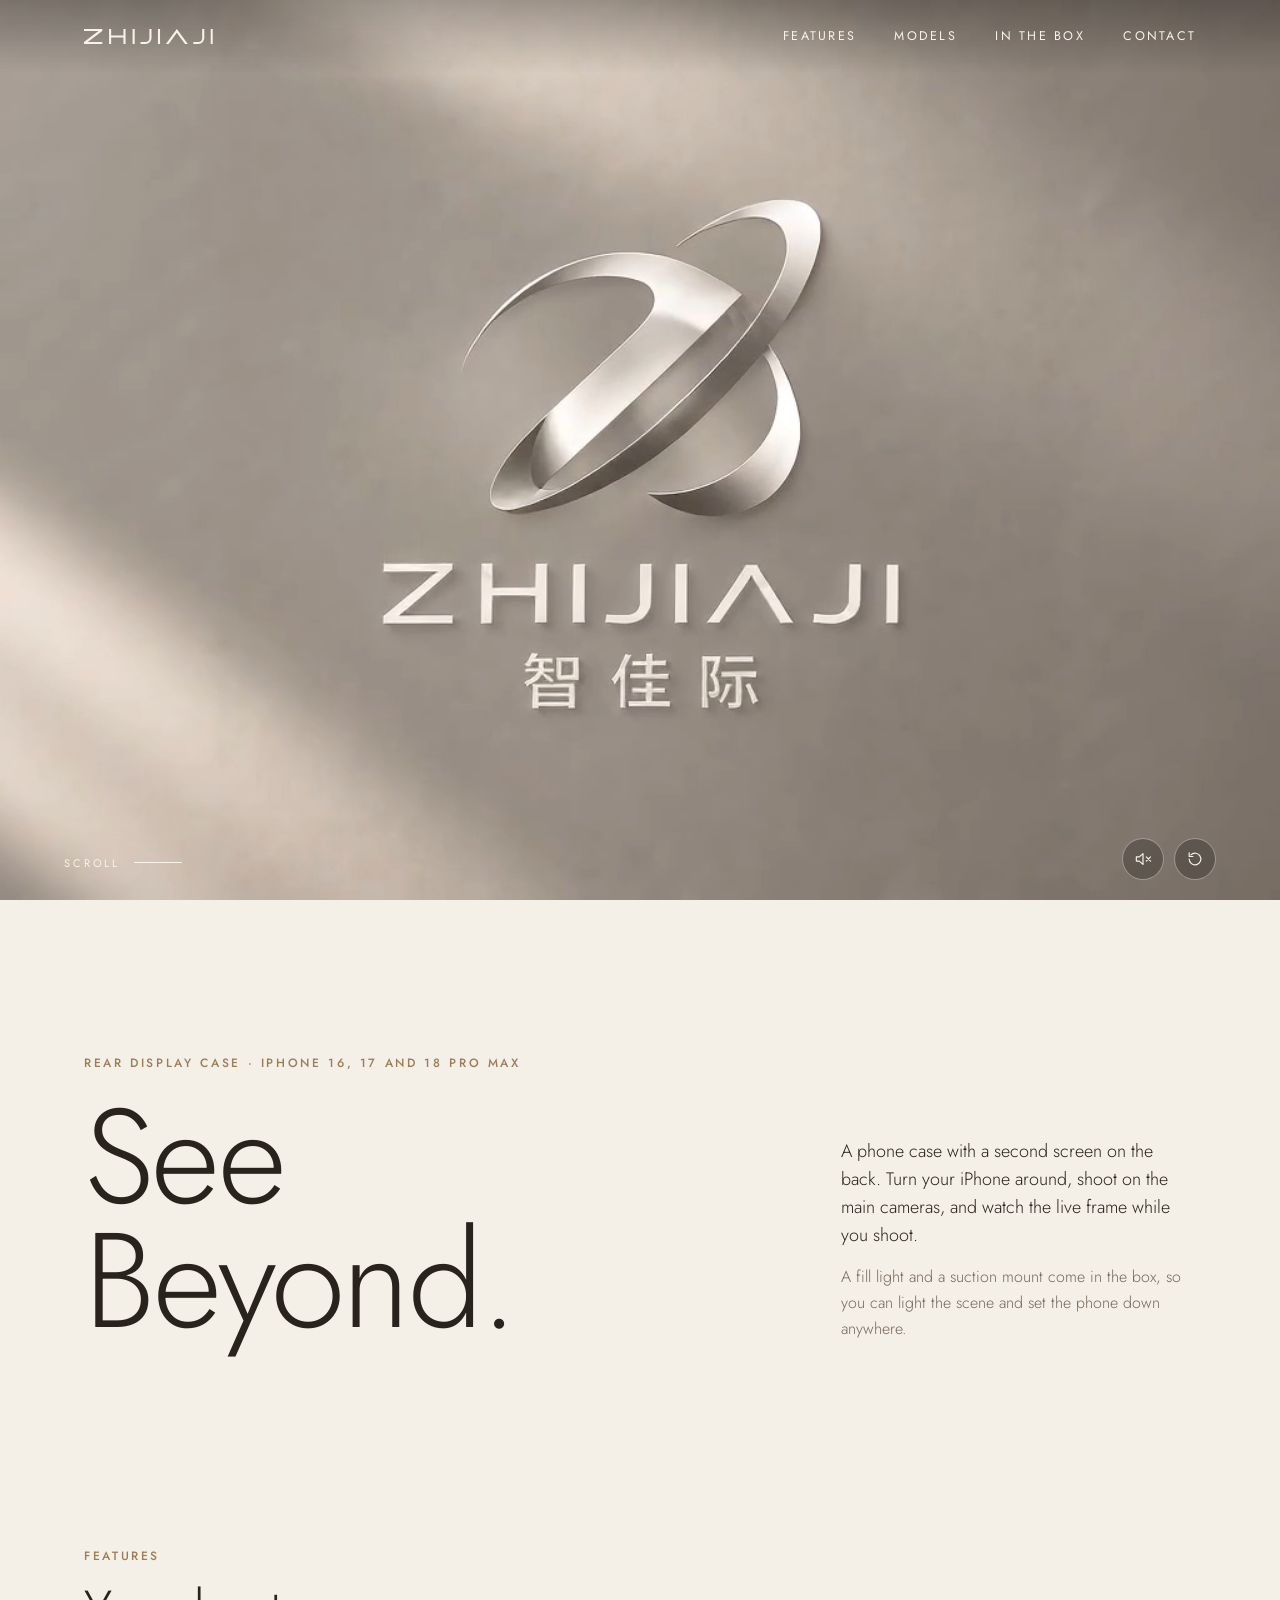
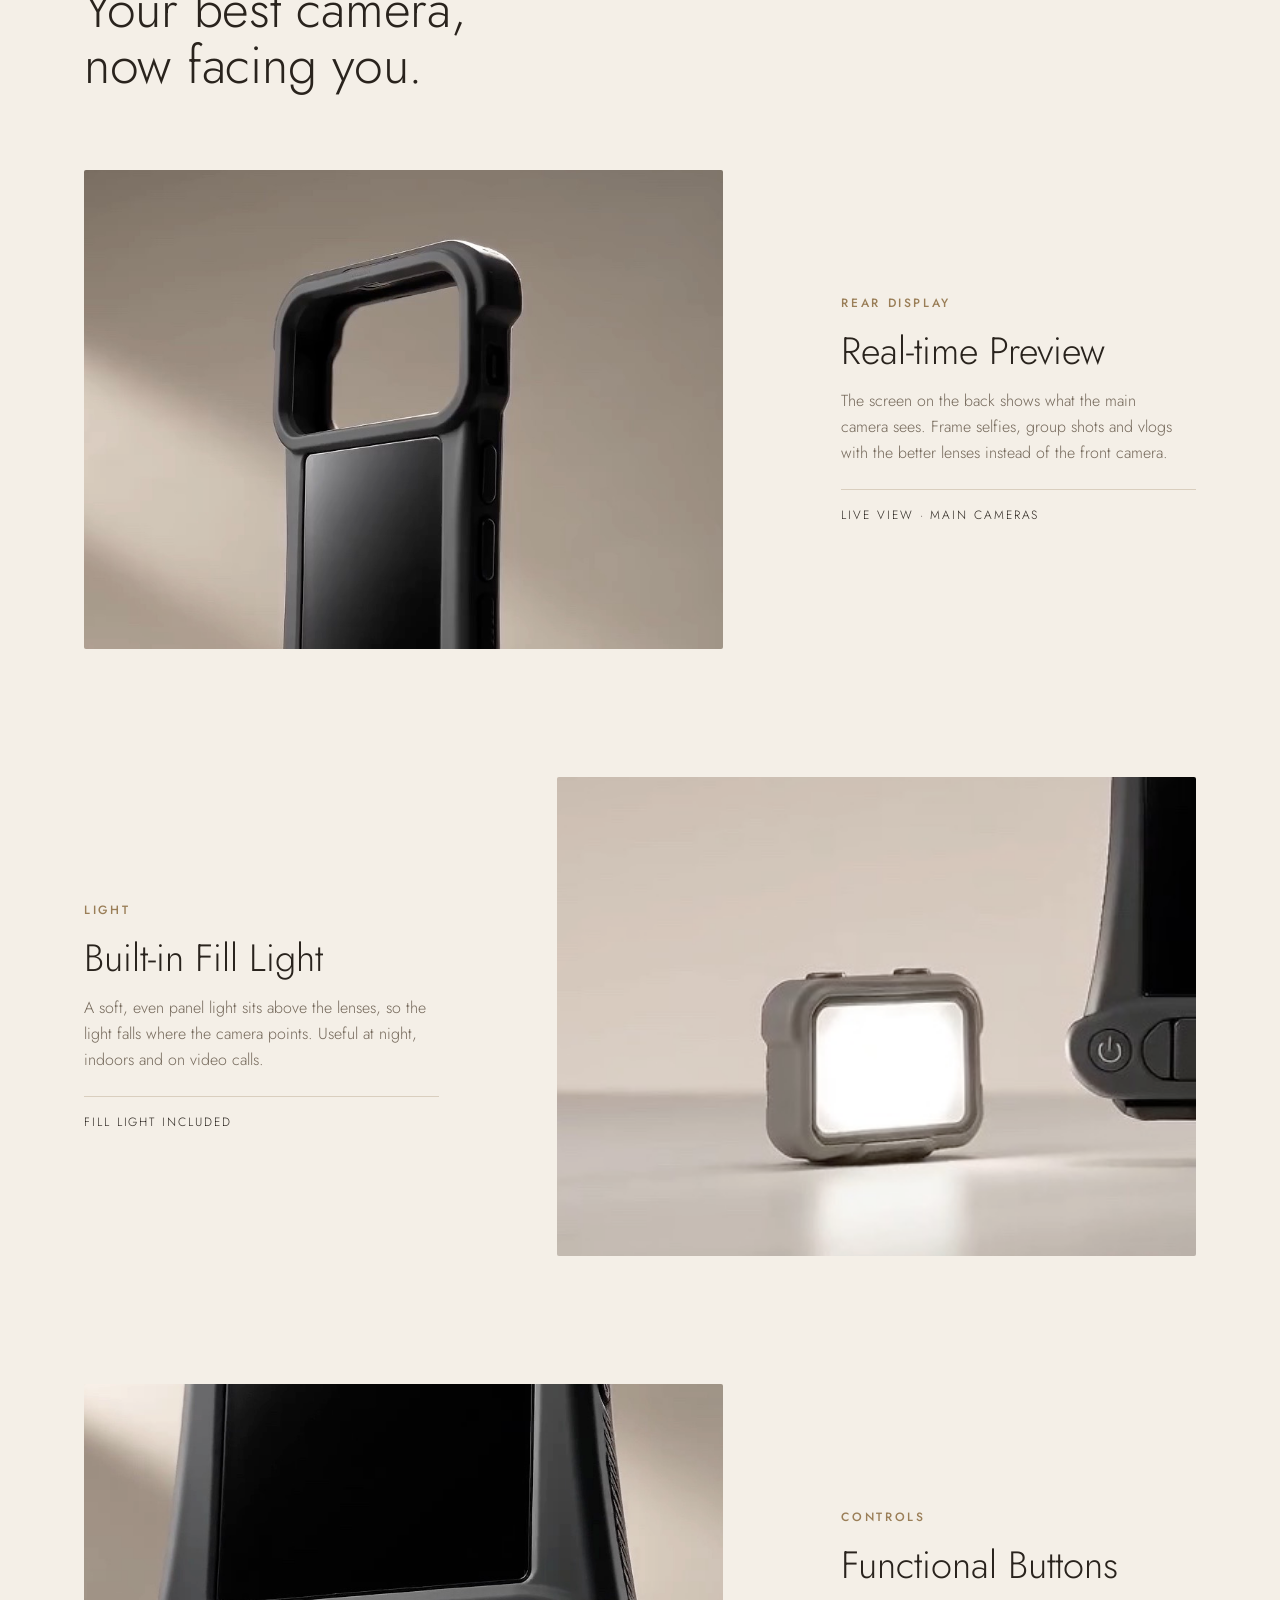
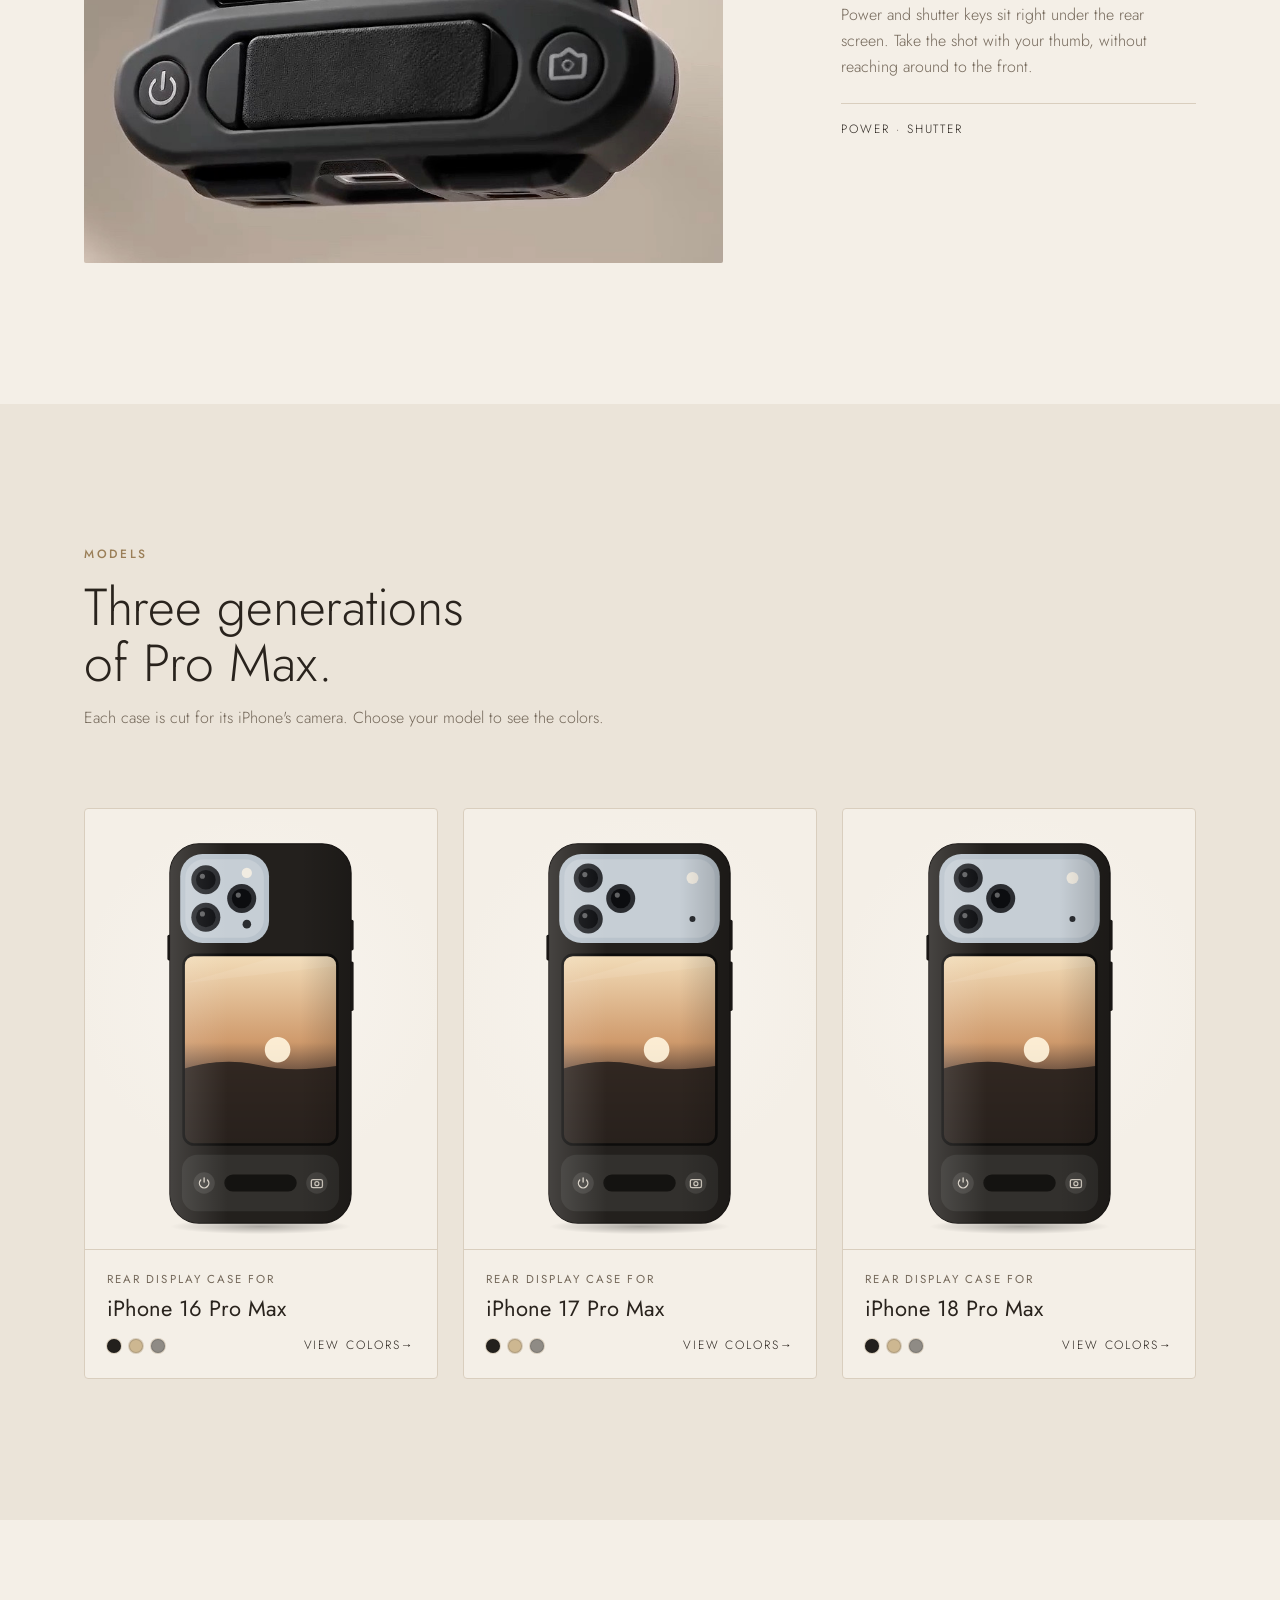
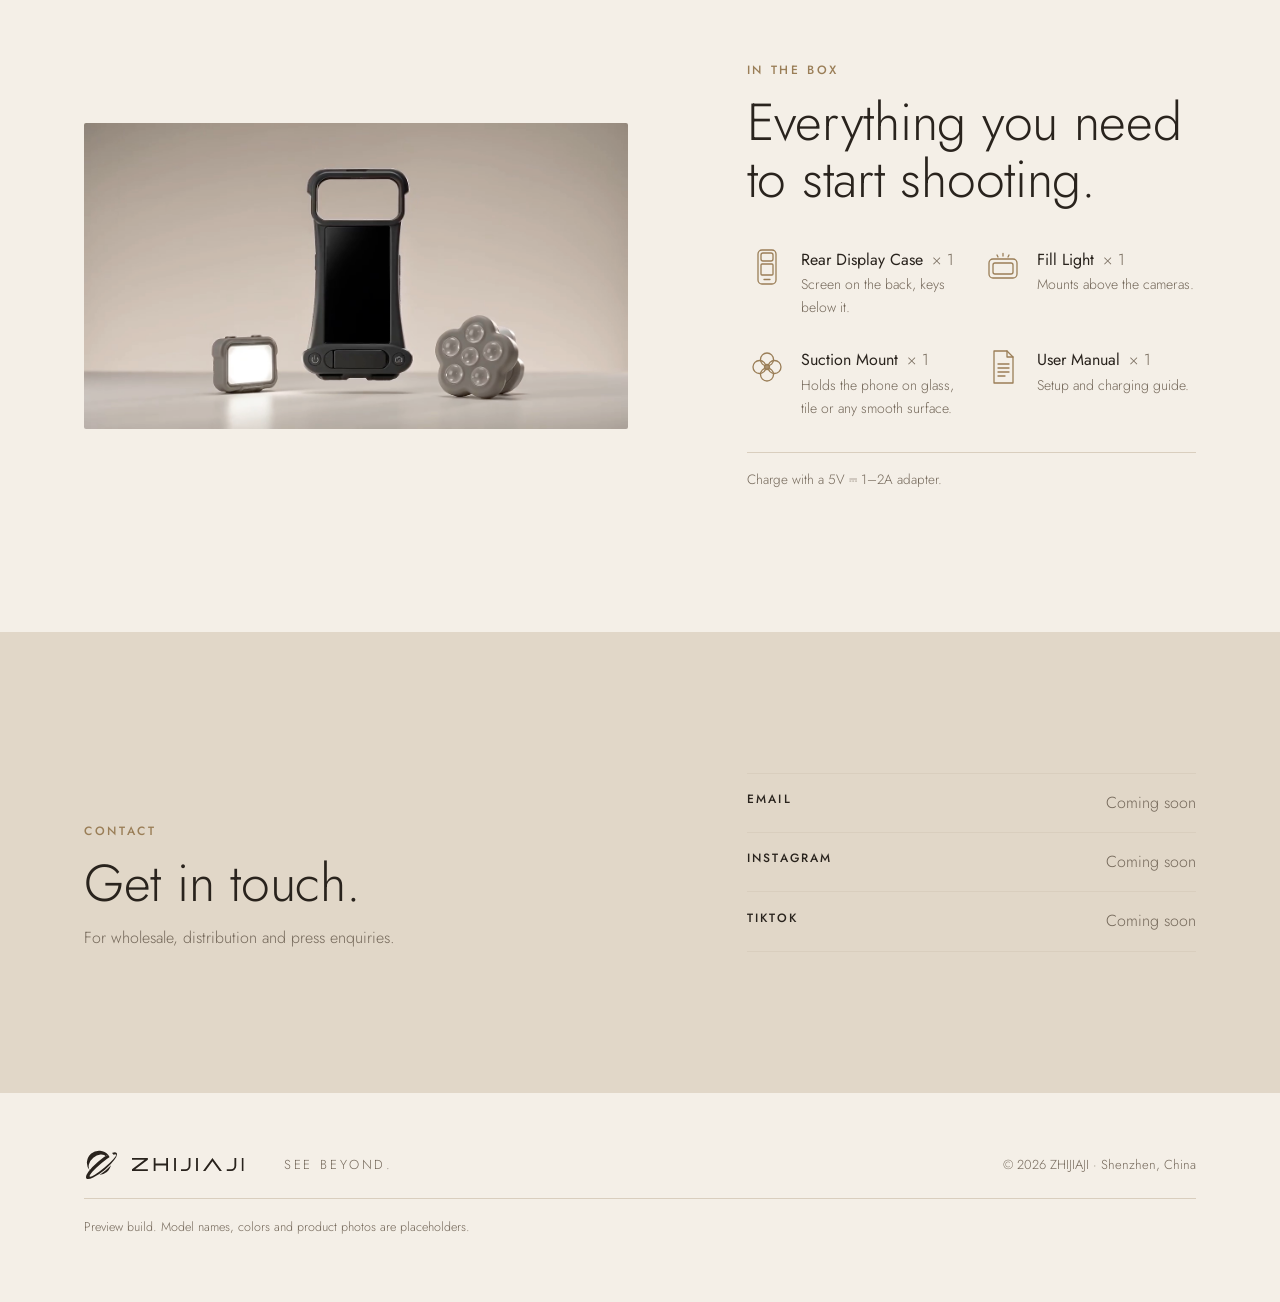
==== commit 8328a015: "feat(models): show iPhone 16, 17 and 18 Pro Max Replace the iPhone 17 / 17 Pro / 17 Pro Max placehol" ====
--- a/index.html
+++ b/index.html
@@ -1,6 +1,6 @@
 <title>ZHIJIAJI Rear Display Case</title>
 <meta name="claude:viewport-fit-sides" content="cover">
-<meta name="description" content="ZHIJIAJI Rear Display Case for the iPhone 17 series: a second screen on the back, a fill light and a suction mount.">
+<meta name="description" content="ZHIJIAJI Rear Display Case for iPhone 16, 17 and 18 Pro Max: a second screen on the back, a fill light and a suction mount.">
 <!-- Written for the Claude artifact host, which adds <!doctype>, <html>, <head> and <body> at publish time.
      For any other host, wrap this file in a normal HTML document first (see README). -->
 <link rel="icon" href="brand/favicon.svg" type="image/svg+xml">
@@ -62,7 +62,7 @@
   <section class="intro" id="intro">
     <div class="wrap intro__grid">
       <div class="intro__heading" data-reveal>
-        <p class="eyebrow">Rear Display Case · for iPhone 17 series</p>
+        <p class="eyebrow">Rear Display Case · iPhone 16, 17 and 18 Pro Max</p>
         <h1 class="display">See Beyond.</h1>
       </div>
       <div class="intro__lede" data-reveal>
@@ -123,8 +123,8 @@
     <div class="wrap">
       <header class="section-head" data-reveal>
         <p class="eyebrow">Models</p>
-        <h2>Made for the iPhone 17 series.</h2>
-        <p>Choose your model to see the colors.</p>
+        <h2>Three generations of Pro Max.</h2>
+        <p>Each case is cut for its iPhone's camera. Choose your model to see the colors.</p>
       </header>
       <ul class="model-grid" id="model-grid"></ul>
     </div>
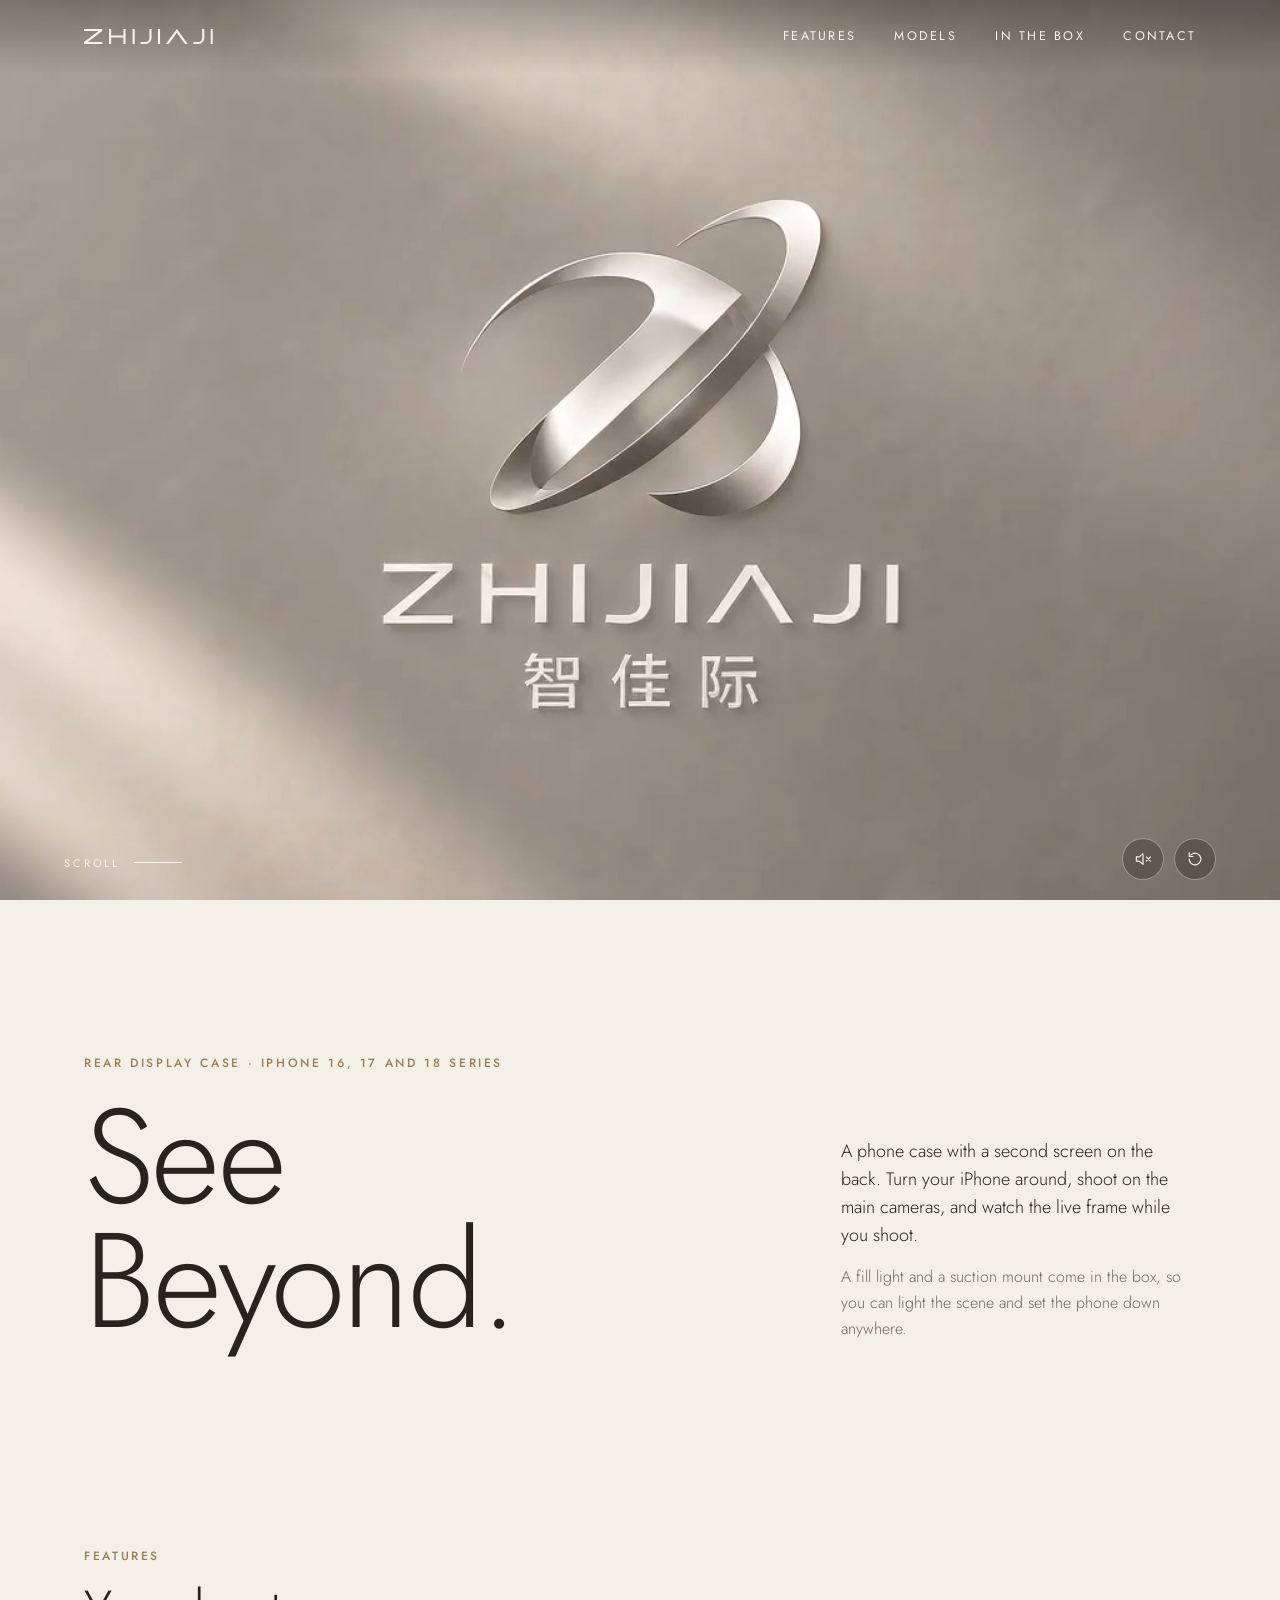
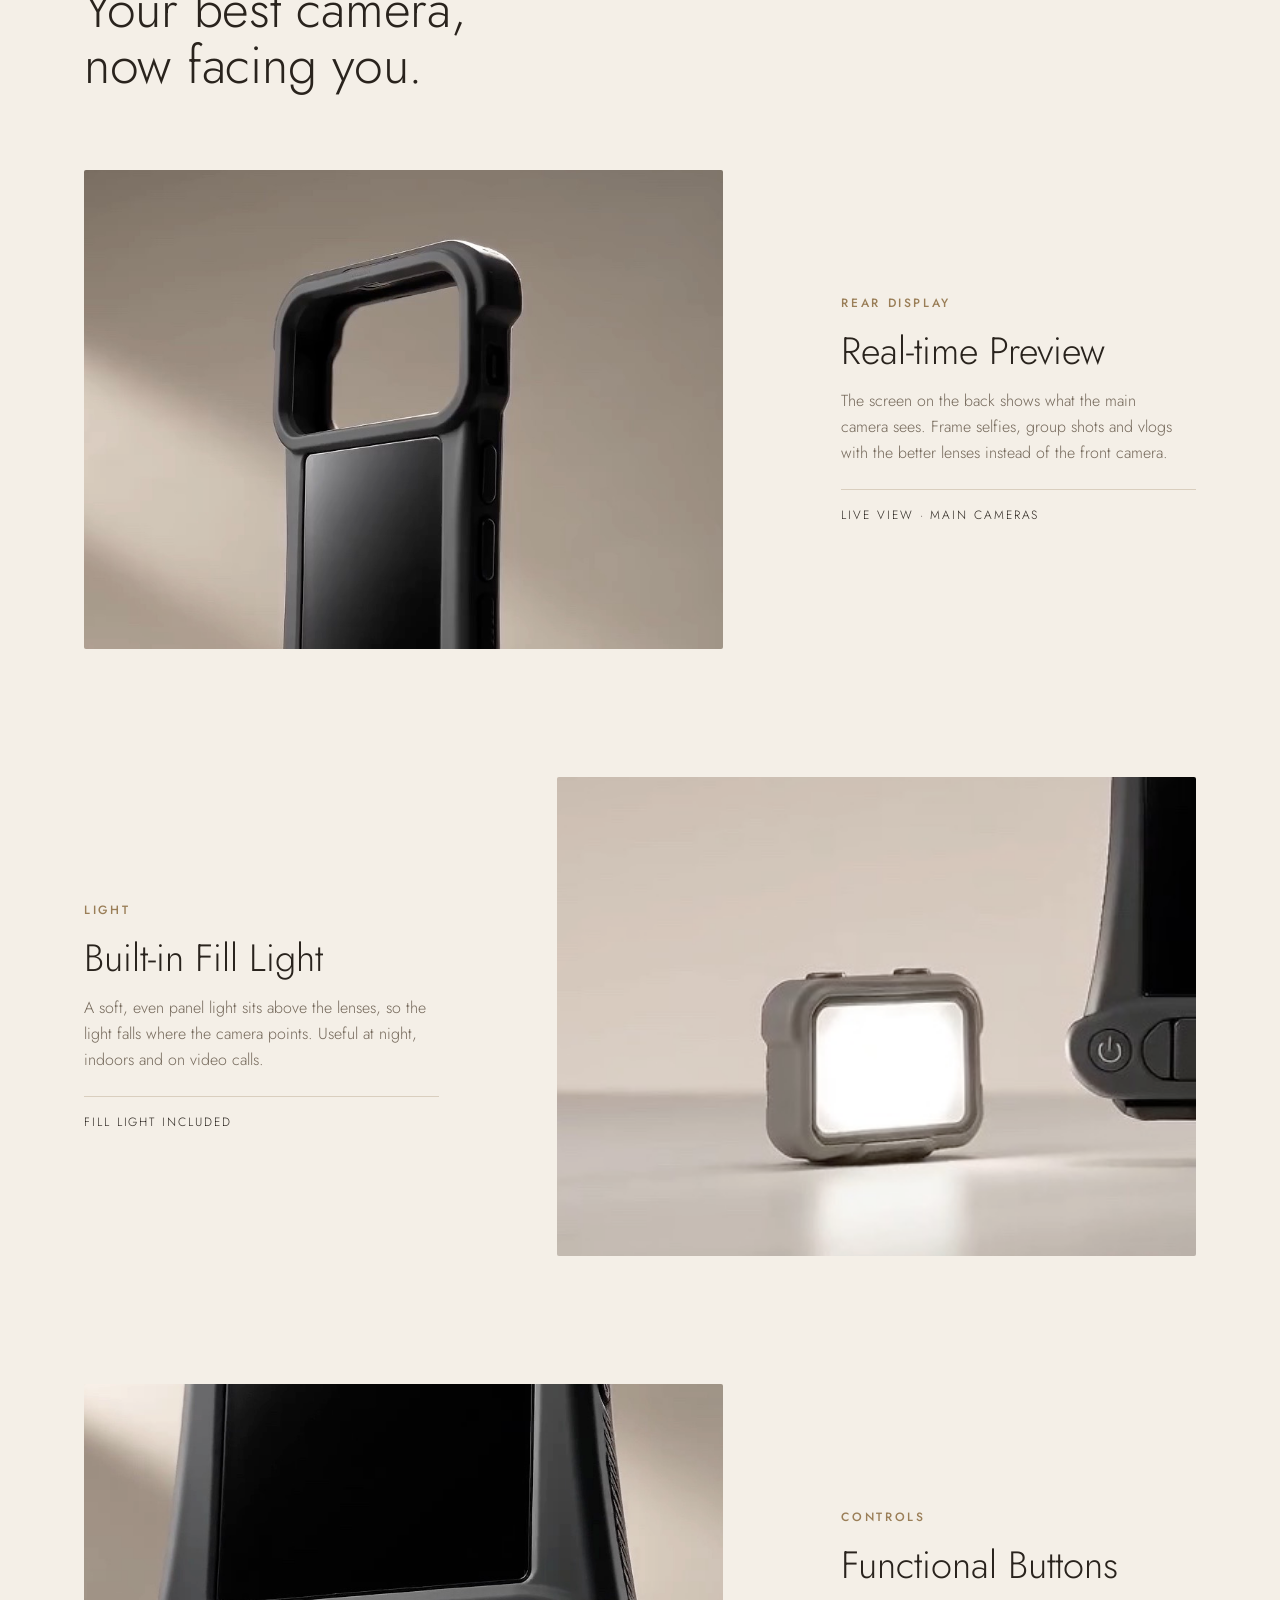
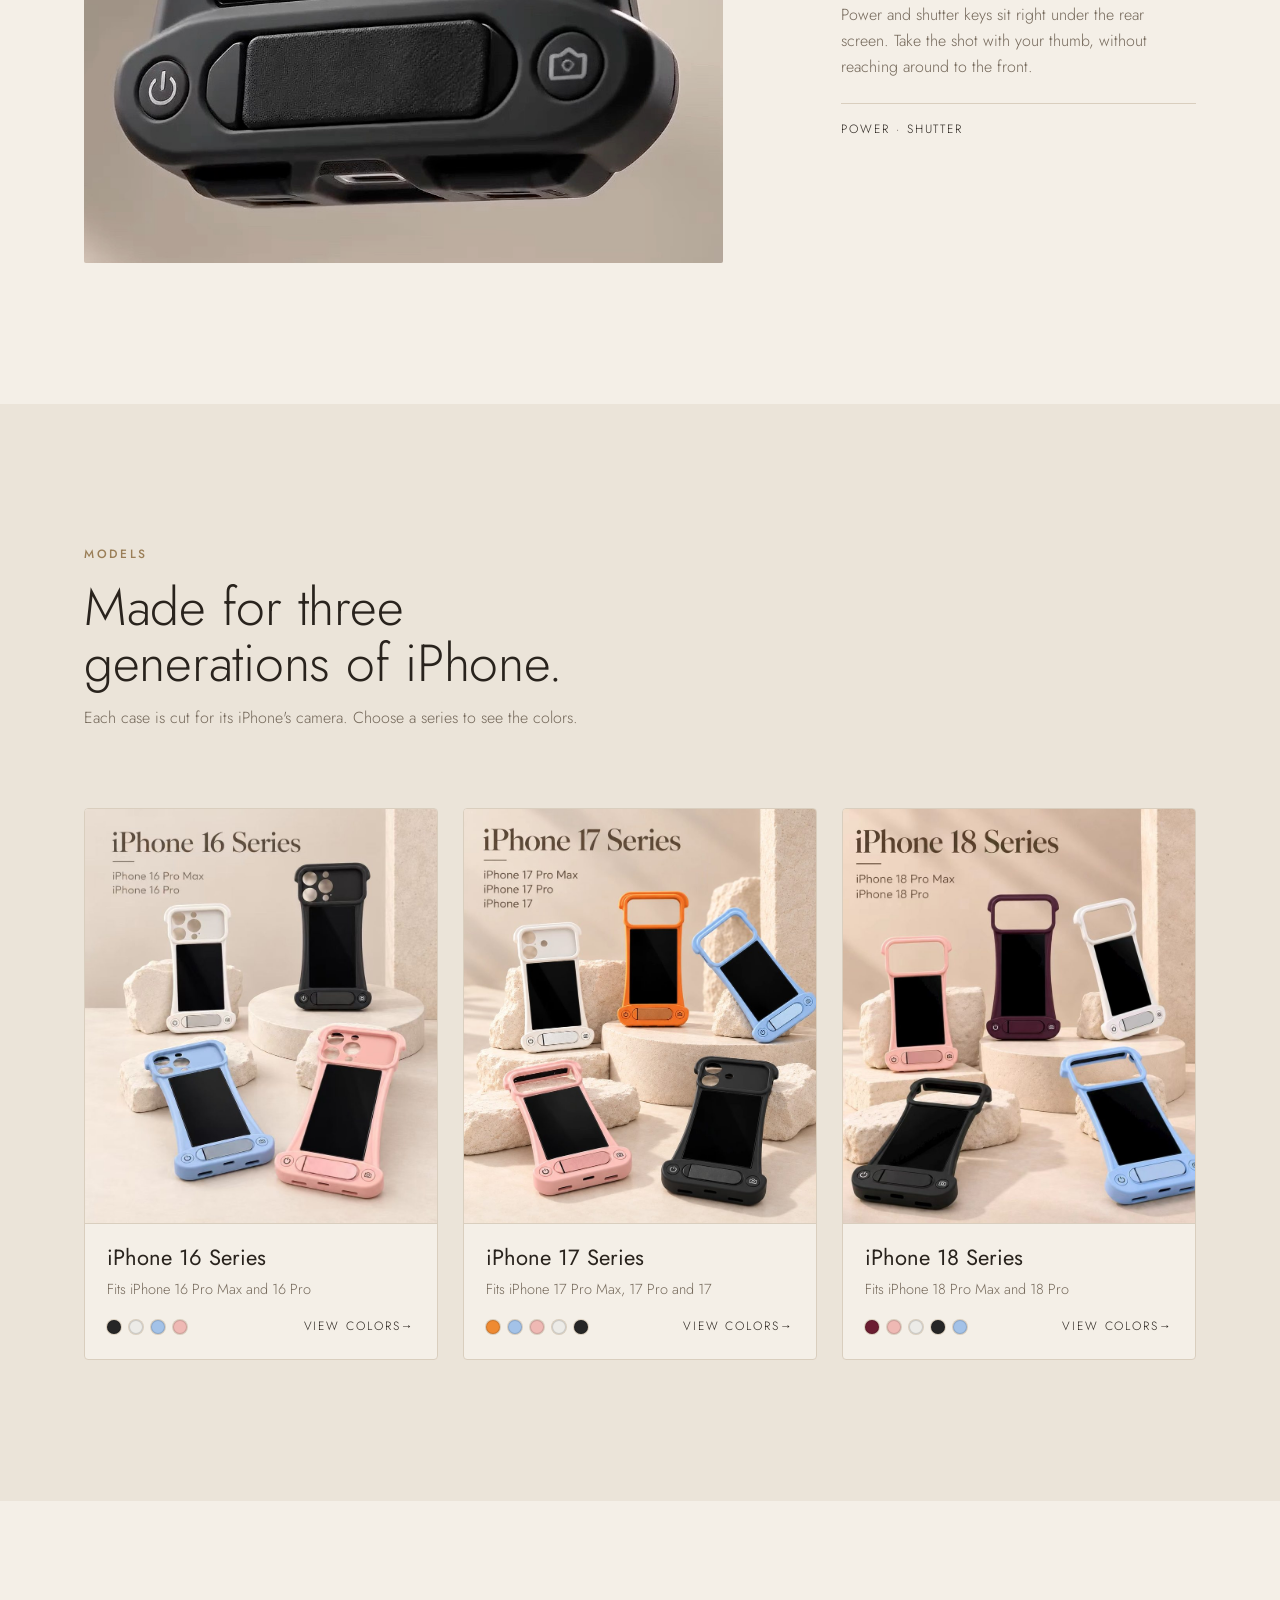
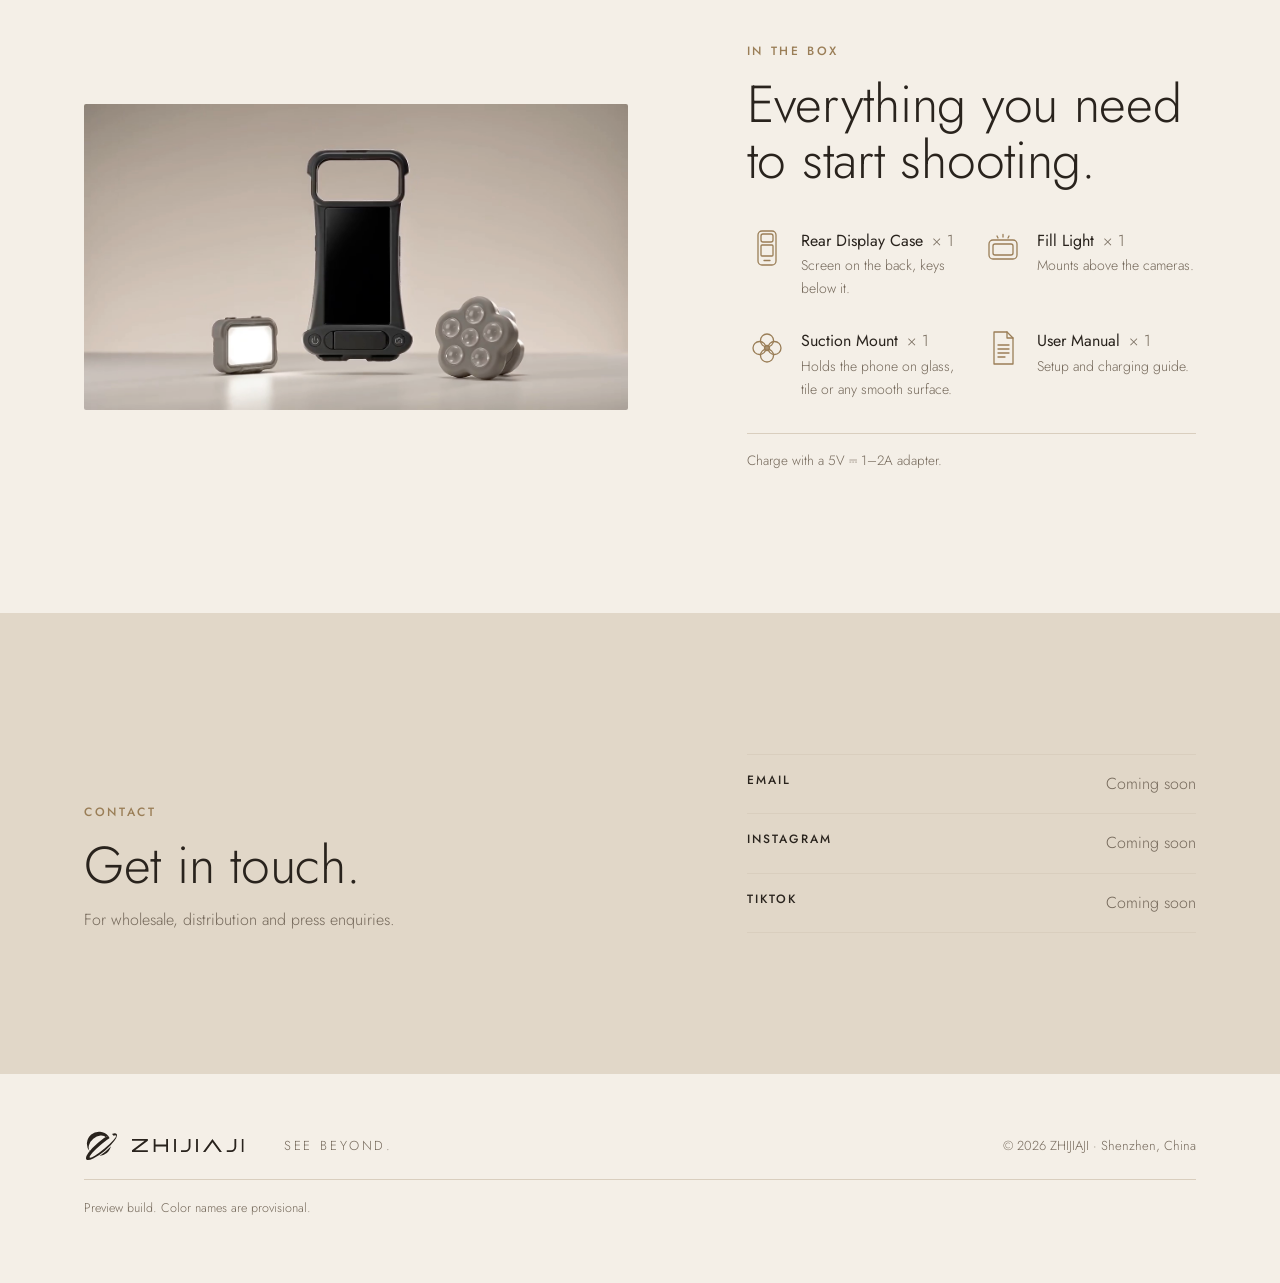
==== commit 6ccd0194: "feat(models): use client product photos for the three series Cards are now the iPhone 16, 17 and 18 " ====
--- a/index.html
+++ b/index.html
@@ -1,6 +1,6 @@
 <title>ZHIJIAJI Rear Display Case</title>
 <meta name="claude:viewport-fit-sides" content="cover">
-<meta name="description" content="ZHIJIAJI Rear Display Case for iPhone 16, 17 and 18 Pro Max: a second screen on the back, a fill light and a suction mount.">
+<meta name="description" content="ZHIJIAJI Rear Display Case for the iPhone 16, 17 and 18 series: a second screen on the back, a fill light and a suction mount.">
 <!-- Written for the Claude artifact host, which adds <!doctype>, <html>, <head> and <body> at publish time.
      For any other host, wrap this file in a normal HTML document first (see README). -->
 <link rel="icon" href="brand/favicon.svg" type="image/svg+xml">
@@ -62,7 +62,7 @@
   <section class="intro" id="intro">
     <div class="wrap intro__grid">
       <div class="intro__heading" data-reveal>
-        <p class="eyebrow">Rear Display Case · iPhone 16, 17 and 18 Pro Max</p>
+        <p class="eyebrow">Rear Display Case · iPhone 16, 17 and 18 Series</p>
         <h1 class="display">See Beyond.</h1>
       </div>
       <div class="intro__lede" data-reveal>
@@ -123,8 +123,8 @@
     <div class="wrap">
       <header class="section-head" data-reveal>
         <p class="eyebrow">Models</p>
-        <h2>Three generations of Pro Max.</h2>
-        <p>Each case is cut for its iPhone's camera. Choose your model to see the colors.</p>
+        <h2>Made for three generations of iPhone.</h2>
+        <p>Each case is cut for its iPhone's camera. Choose a series to see the colors.</p>
       </header>
       <ul class="model-grid" id="model-grid"></ul>
     </div>
@@ -185,16 +185,17 @@
     </div>
     <p class="site-footer__slogan">See Beyond.</p>
     <p class="site-footer__legal">© 2026 ZHIJIAJI · Shenzhen, China</p>
-    <p class="site-footer__note">Preview build. Model names, colors and product photos are placeholders.</p>
+    <p class="site-footer__note">Preview build. Color names are provisional.</p>
   </div>
 </footer>
 
 <dialog class="model-dialog" id="model-dialog" aria-labelledby="dialog-title">
   <div class="dialog__grid">
-    <div class="dialog__art" id="dialog-art"></div>
+    <div class="dialog__art"><img id="dialog-photo" alt="" width="800" height="1000"></div>
     <div class="dialog__info">
       <p class="eyebrow">Rear Display Case for</p>
       <h2 class="dialog__title" id="dialog-title"></h2>
+      <div id="dialog-fits"></div>
       <fieldset class="swatches">
         <legend>Color <span class="swatches__name" id="dialog-color-name"></span></legend>
         <div class="swatches__row" id="dialog-swatches"></div>
@@ -204,7 +205,6 @@
         <li>Power and shutter keys on the back</li>
         <li>Fill light and suction mount included</li>
       </ul>
-      <p class="dialog__note">Illustration for preview. Product photos coming soon.</p>
     </div>
   </div>
   <button class="icon-btn dialog__close" id="dialog-close" type="button" autofocus>
--- a/styles.css
+++ b/styles.css
@@ -7,7 +7,6 @@
   --muted: #74685a;
   --line: #d9cebe;
   --accent: #9a7e57;
-  --art-glow: #f8f4ee;
   --header-bg: rgba(244, 239, 231, .88);
   --backdrop: rgba(20, 16, 13, .55);
 
@@ -17,6 +16,8 @@
   --on-film-line: rgba(247, 242, 234, .42);
   --on-film-fill: rgba(20, 16, 13, .28);
   --film-scrim: rgba(24, 19, 15, .34);
+  /* Background of the client's product photos, used around them */
+  --photo-bg: #f3e9df;
 
   --font-display: "Jost", "Helvetica Neue", Arial, sans-serif;
   --font-body: "Jost", "Helvetica Neue", Arial, sans-serif;
@@ -33,7 +34,6 @@
     --muted: #a59886;
     --line: #342b23;
     --accent: #cdb089;
-    --art-glow: #2c241d;
     --header-bg: rgba(21, 17, 14, .86);
     --backdrop: rgba(0, 0, 0, .62);
     color-scheme: dark;
@@ -47,7 +47,6 @@
   --muted: #a59886;
   --line: #342b23;
   --accent: #cdb089;
-  --art-glow: #2c241d;
   --header-bg: rgba(21, 17, 14, .86);
   --backdrop: rgba(0, 0, 0, .62);
   color-scheme: dark;
@@ -286,37 +285,30 @@
   width: 100%;
   height: 100%;
   display: grid;
-  grid-template-rows: 1fr auto;
+  grid-template-rows: auto 1fr;
   padding: 0;
   text-align: left;
   background: var(--bg);
   border: 1px solid var(--line);
   border-radius: 4px;
+  overflow: hidden;
   cursor: pointer;
   transition: border-color .3s, box-shadow .3s;
 }
 .model-card:hover { border-color: var(--accent); }
-.model-card__art {
-  aspect-ratio: 4 / 5;
-  max-width: 100%;
-  display: grid;
-  place-items: end center;
-  padding: 28px 24px 10px;
-  background: radial-gradient(70% 55% at 50% 42%, var(--art-glow), transparent 75%);
-  overflow: hidden;
-}
-.model-card__art > * { height: 100%; width: auto; transition: transform .5s cubic-bezier(.2, .7, .2, 1); }
-.model-card__art img { object-fit: contain; }
-.model-card:hover .model-card__art > * { transform: translateY(-8px); }
+.model-card__art { aspect-ratio: 900 / 1059; overflow: hidden; background: var(--photo-bg); }
+.model-card__art img { display: block; width: 100%; height: 100%; object-fit: cover; transition: transform .6s cubic-bezier(.2, .7, .2, 1); }
+.model-card:hover .model-card__art img { transform: scale(1.03); }
 .model-card__body {
   display: grid;
+  align-content: start;
   gap: 6px;
   padding: 20px 22px 22px;
   border-top: 1px solid var(--line);
 }
-.model-card__sub { font-size: 11.5px; font-weight: 400; letter-spacing: .18em; text-transform: uppercase; color: var(--muted); }
 .model-card__name { font-size: 22px; font-weight: 400; line-height: 1.25; }
-.model-card__foot { display: flex; align-items: center; justify-content: space-between; gap: 12px; margin-top: 8px; }
+.model-card__fits { font-size: 14.5px; color: var(--muted); }
+.model-card__foot { display: flex; align-items: center; justify-content: space-between; gap: 12px; margin-top: 10px; }
 .dots { display: flex; gap: 8px; }
 .dot {
   width: 14px; height: 14px;
@@ -351,20 +343,22 @@
 }
 .model-dialog[open] { animation: dialog-in .45s cubic-bezier(.2, .7, .2, 1); }
 @keyframes dialog-in { from { opacity: 0; transform: translateY(16px); } }
-.dialog__grid { display: grid; grid-template-columns: minmax(0, 1.1fr) minmax(0, 1fr); }
-.dialog__art {
-  display: grid;
-  place-items: center;
-  min-height: 440px;
-  padding: 48px 32px 32px;
-  background: radial-gradient(70% 60% at 50% 45%, var(--art-glow), var(--surface) 80%);
-}
-.dialog__art > * { height: min(58svh, 480px); width: auto; }
-.dialog__art img { object-fit: contain; }
+.dialog__grid { display: grid; grid-template-columns: minmax(0, 1fr) minmax(0, 1fr); }
+.dialog__art { position: relative; min-height: min(600px, calc(100svh - 32px)); background: var(--photo-bg); }
+.dialog__art img {
+  position: absolute;
+  inset: 0;
+  width: 100%;
+  height: 100%;
+  object-fit: cover;
+  transition: opacity .3s;
+}
+.dialog__art img.is-loading { opacity: 0; transition: none; }
 .dialog__info { display: grid; align-content: start; gap: 24px; padding: 56px 44px 44px; }
 .dialog__title { font-size: clamp(30px, 3.4vw, 42px); line-height: 1.1; margin-top: -12px; }
-.swatches { margin: 0; padding: 0; border: 0; display: grid; gap: 14px; }
-.swatches legend {
+.swatches, .fits { margin: 0; padding: 0; border: 0; display: grid; gap: 14px; }
+.swatches legend, .fits__label {
+  margin: 0;
   padding: 0;
   font-size: 12px;
   font-weight: 500;
@@ -386,9 +380,22 @@
 }
 .swatches input:checked + label { transform: none; box-shadow: inset 0 0 0 1px rgba(0, 0, 0, .16), 0 0 0 4px var(--bg), 0 0 0 5.5px var(--fg); }
 .swatches input:focus-visible + label { outline: 2px solid var(--accent); outline-offset: 8px; }
+.fits__text { font-size: 16px; }
+.fits__row { display: flex; flex-wrap: wrap; gap: 8px; }
+.fits input { position: absolute; opacity: 0; width: 1px; height: 1px; }
+.fits__row label {
+  padding: 9px 16px;
+  border: 1px solid var(--line);
+  border-radius: 999px;
+  font-size: 14.5px;
+  cursor: pointer;
+  transition: border-color .25s, background-color .25s, color .25s;
+}
+.fits__row label:hover { border-color: var(--fg); }
+.fits input:checked + label { background: var(--fg); border-color: var(--fg); color: var(--bg); }
+.fits input:focus-visible + label { outline: 2px solid var(--accent); outline-offset: 3px; }
 .dialog__specs { margin: 0; padding: 18px 0 0; list-style: none; display: grid; gap: 8px; border-top: 1px solid var(--line); color: var(--muted); font-size: 15px; }
 .dialog__specs li::before { content: "—"; margin-right: 10px; color: var(--accent); }
-.dialog__note { font-size: 13px; color: var(--muted); }
 .dialog__close { position: absolute; top: 14px; right: 14px; background: var(--bg); }
 .dialog__close:hover { border-color: var(--fg); }
 
@@ -516,14 +523,17 @@
   .feature__media, .feature--flip .feature__media,
   .feature__text, .feature--flip .feature__text { grid-column: 1 / -1; grid-row: auto; }
   .model-grid { grid-template-columns: minmax(0, 1fr); }
-  .model-card__art { aspect-ratio: 1 / 1; }
   .box-list { grid-template-columns: minmax(0, 1fr); }
   .site-footer__inner { grid-template-columns: minmax(0, 1fr); }
 
   .model-dialog { width: calc(100vw - 24px); max-height: calc(100svh - 24px); }
   .dialog__grid { grid-template-columns: minmax(0, 1fr); }
-  .dialog__art { min-height: 0; padding: 48px 24px 20px; }
-  .dialog__art > * { height: min(44svh, 340px); }
+  .dialog__art { min-height: 0; height: min(46svh, 420px); }
+  .dialog__art img {
+    object-fit: contain;
+    -webkit-mask-image: linear-gradient(to right, transparent, #000 12%, #000 88%, transparent);
+    mask-image: linear-gradient(to right, transparent, #000 12%, #000 88%, transparent);
+  }
   .dialog__info { padding: 28px 24px 32px; gap: 20px; }
   .dialog__title { margin-top: -10px; }
 }
